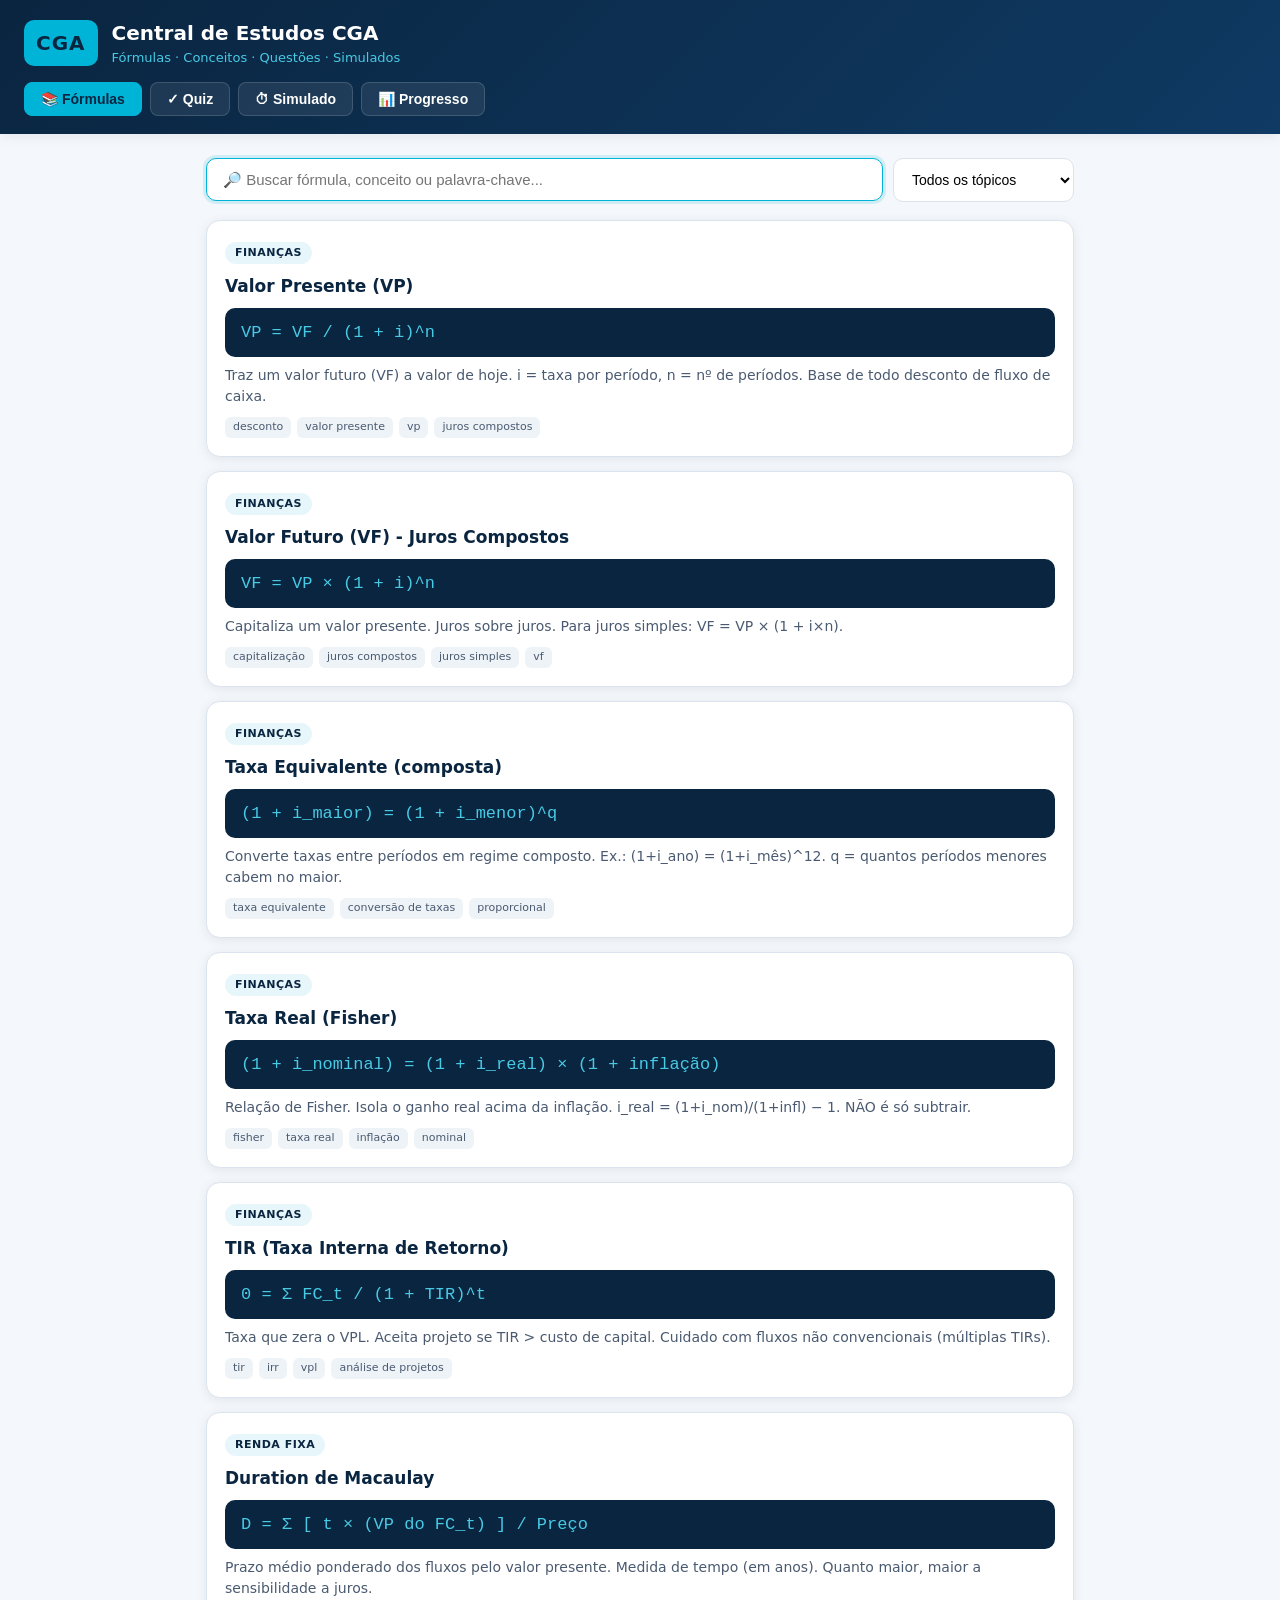
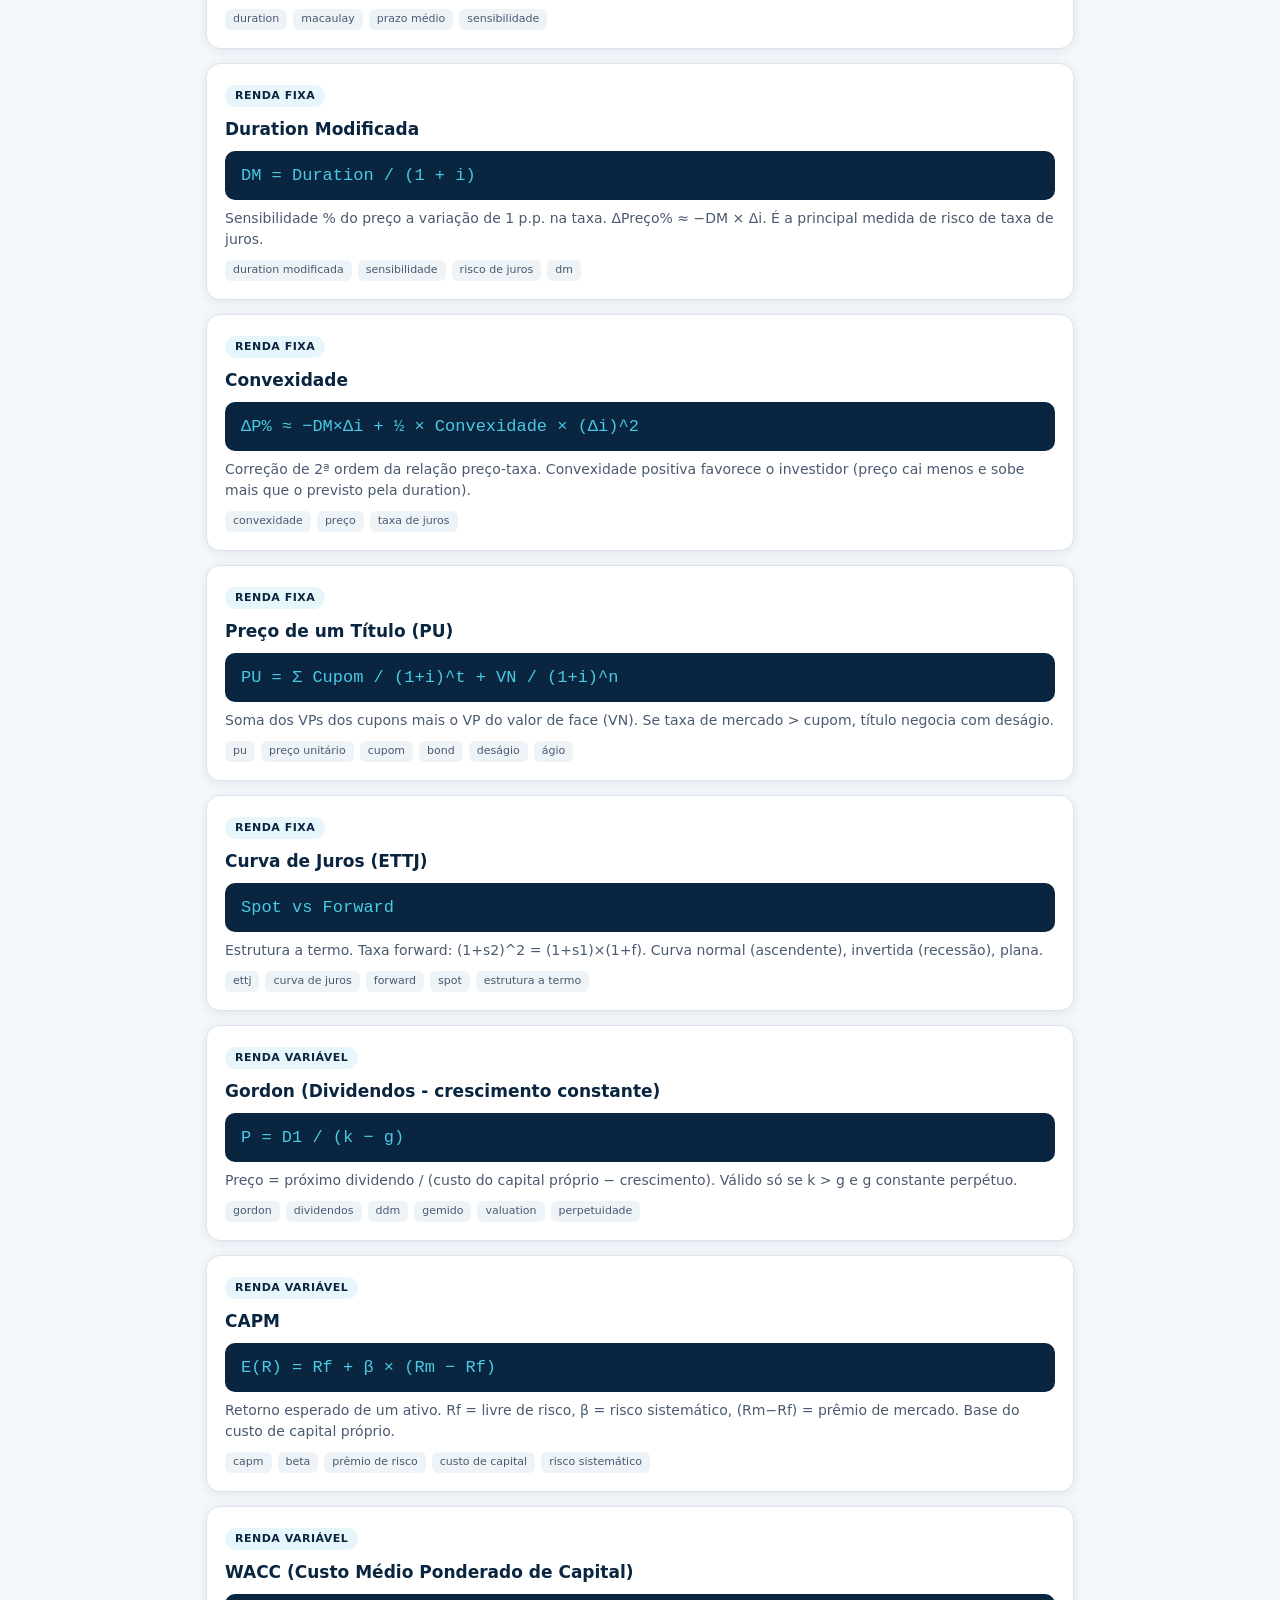
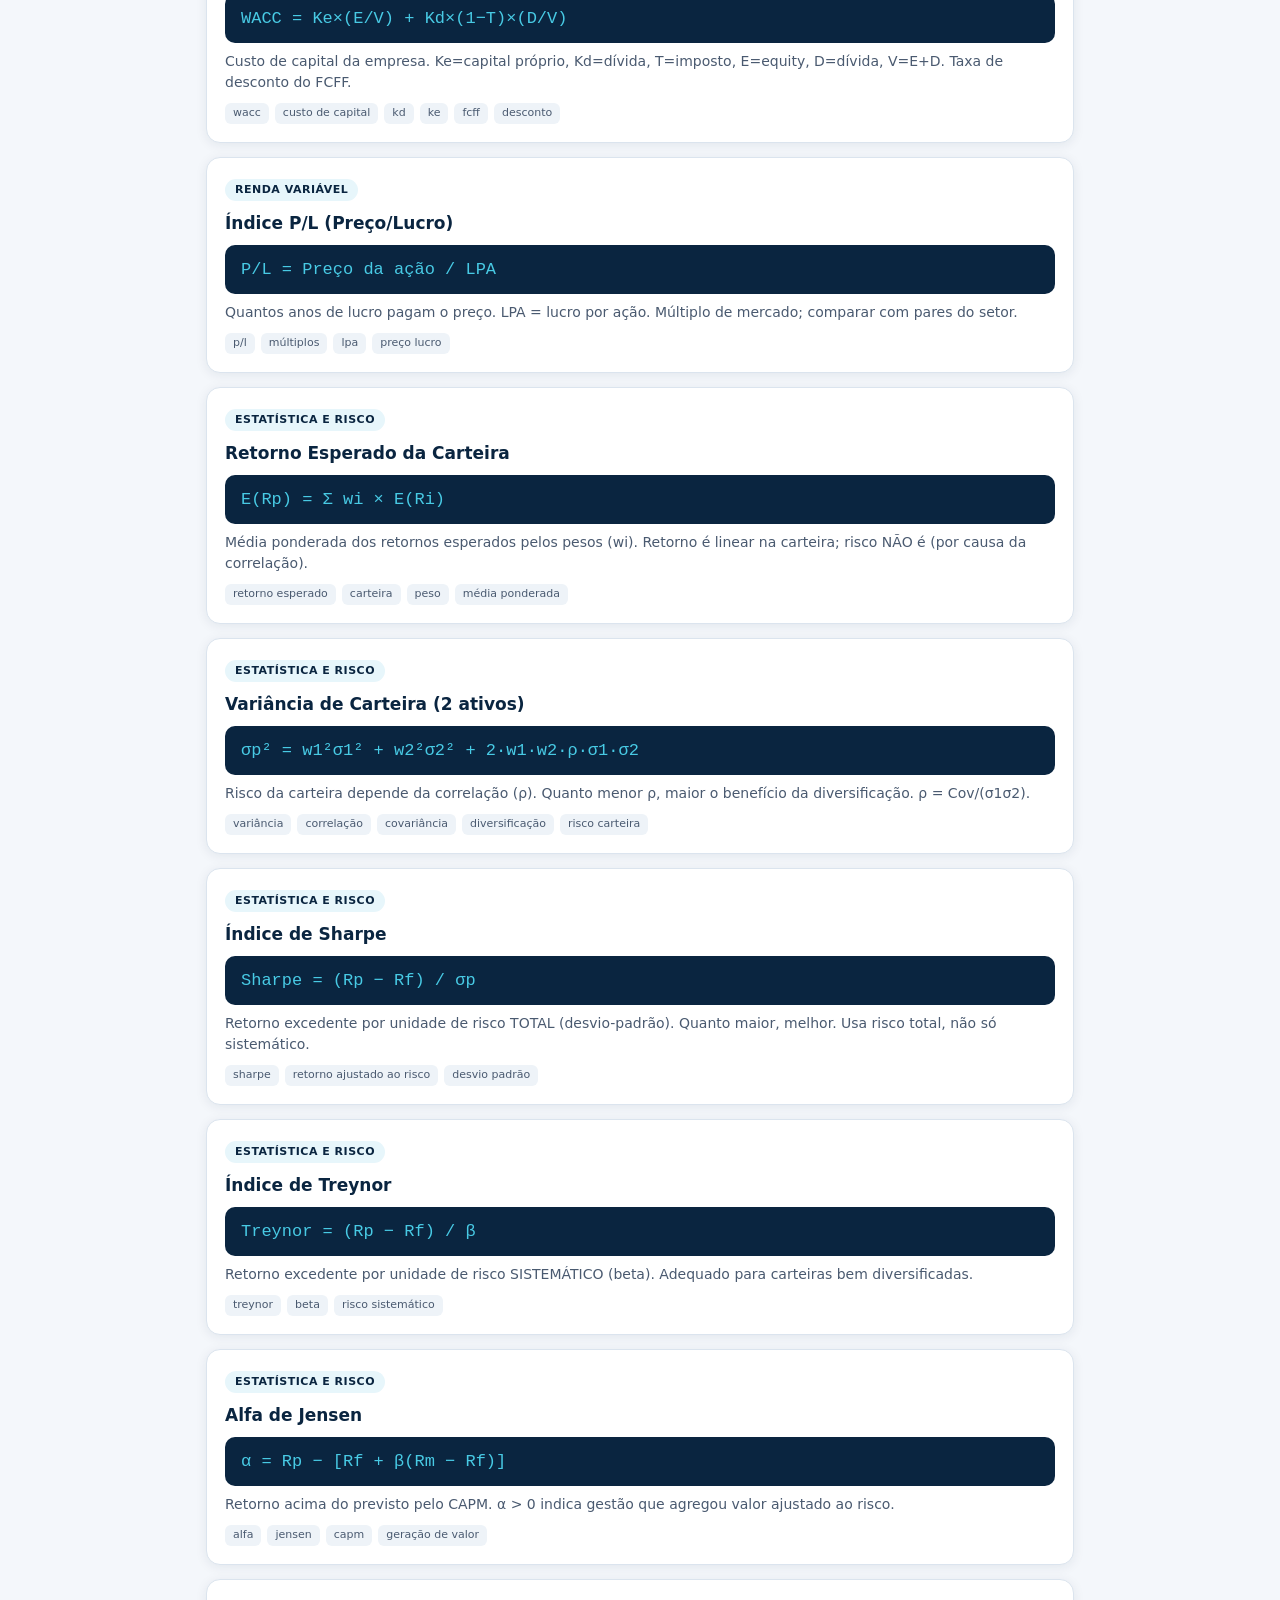
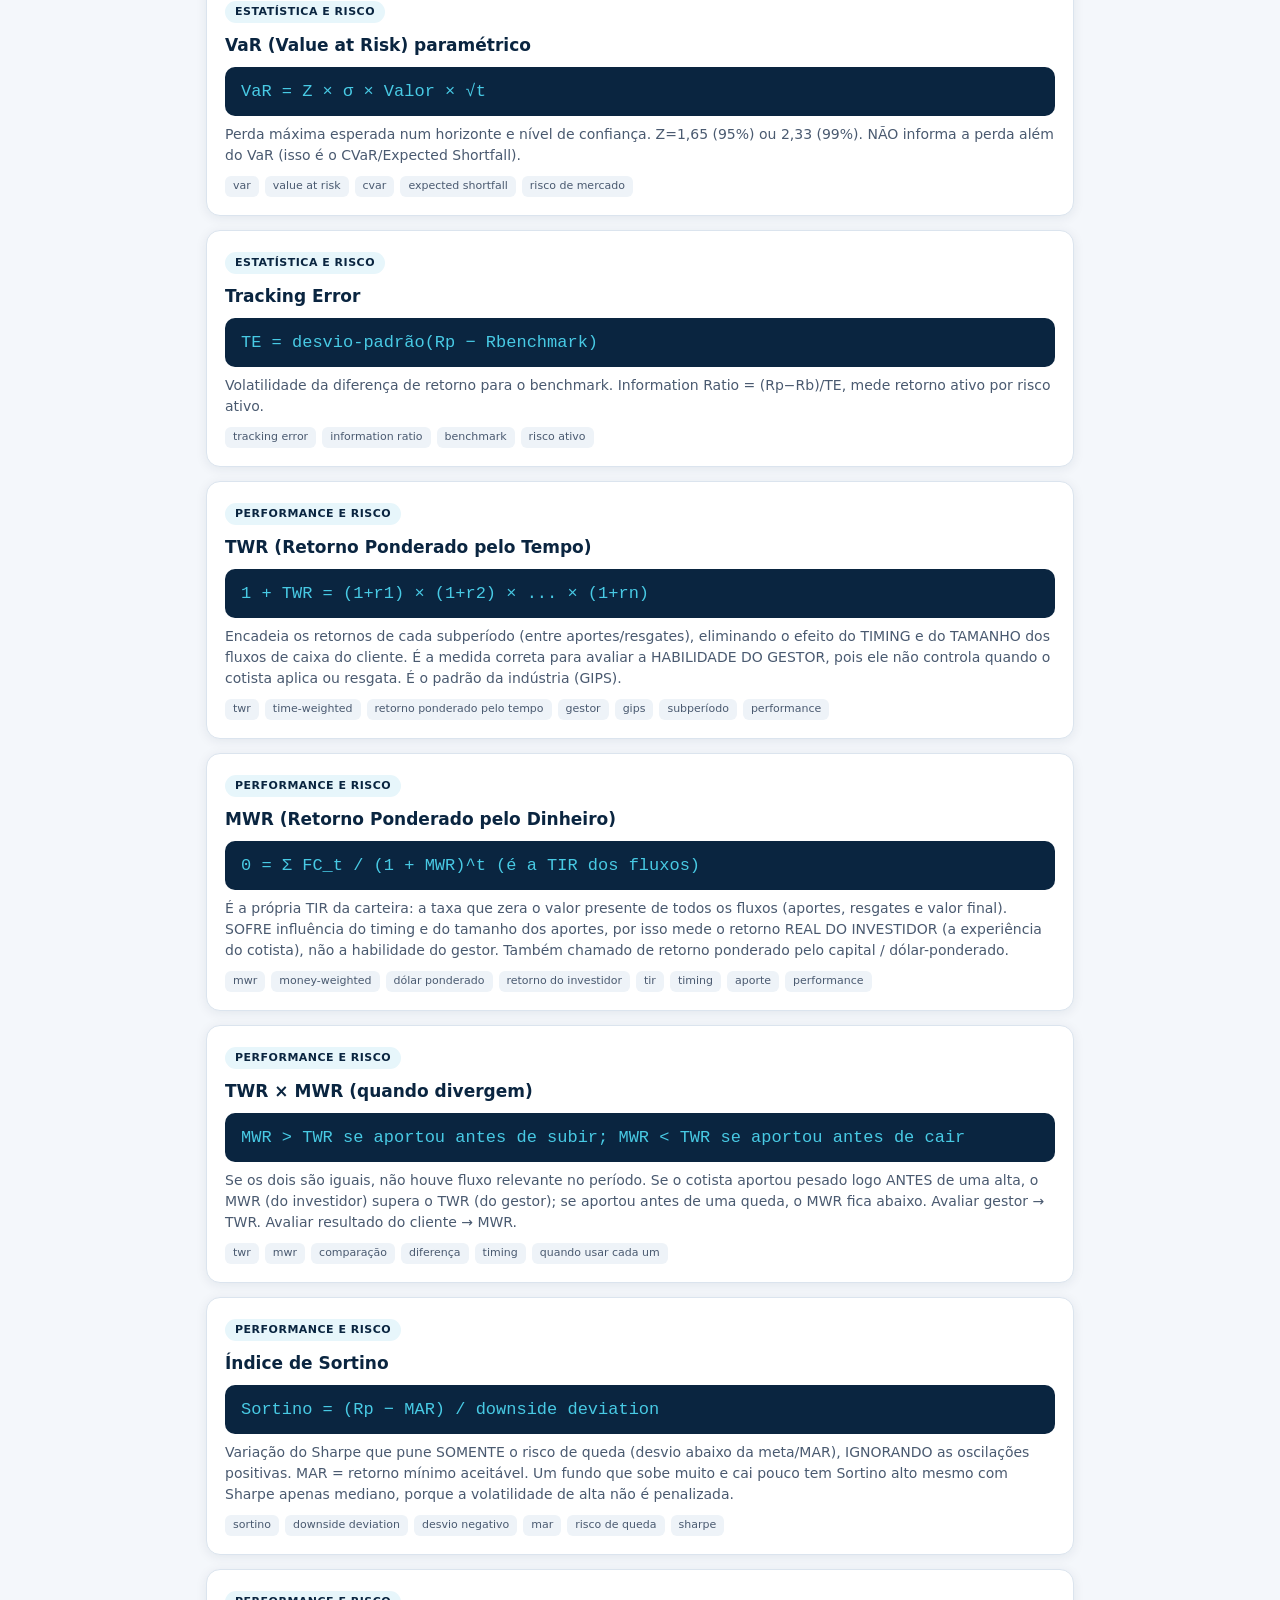
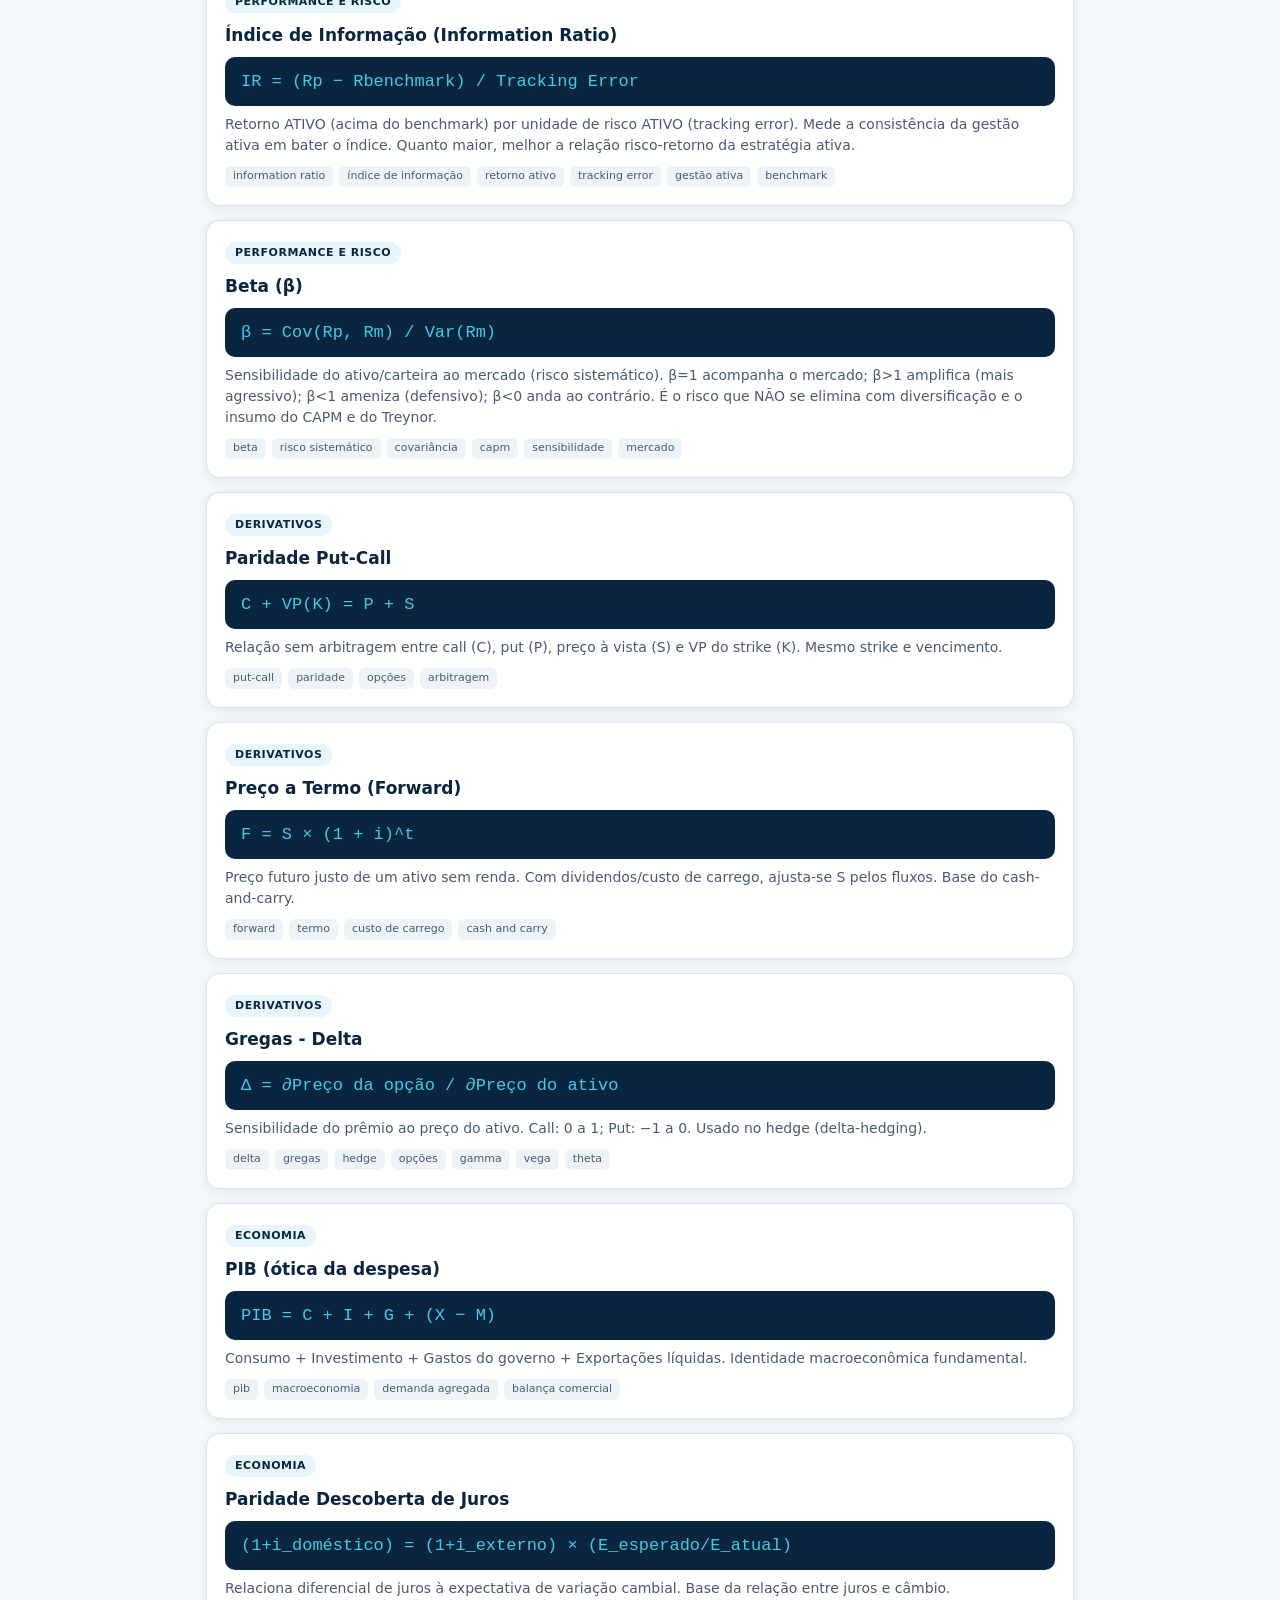
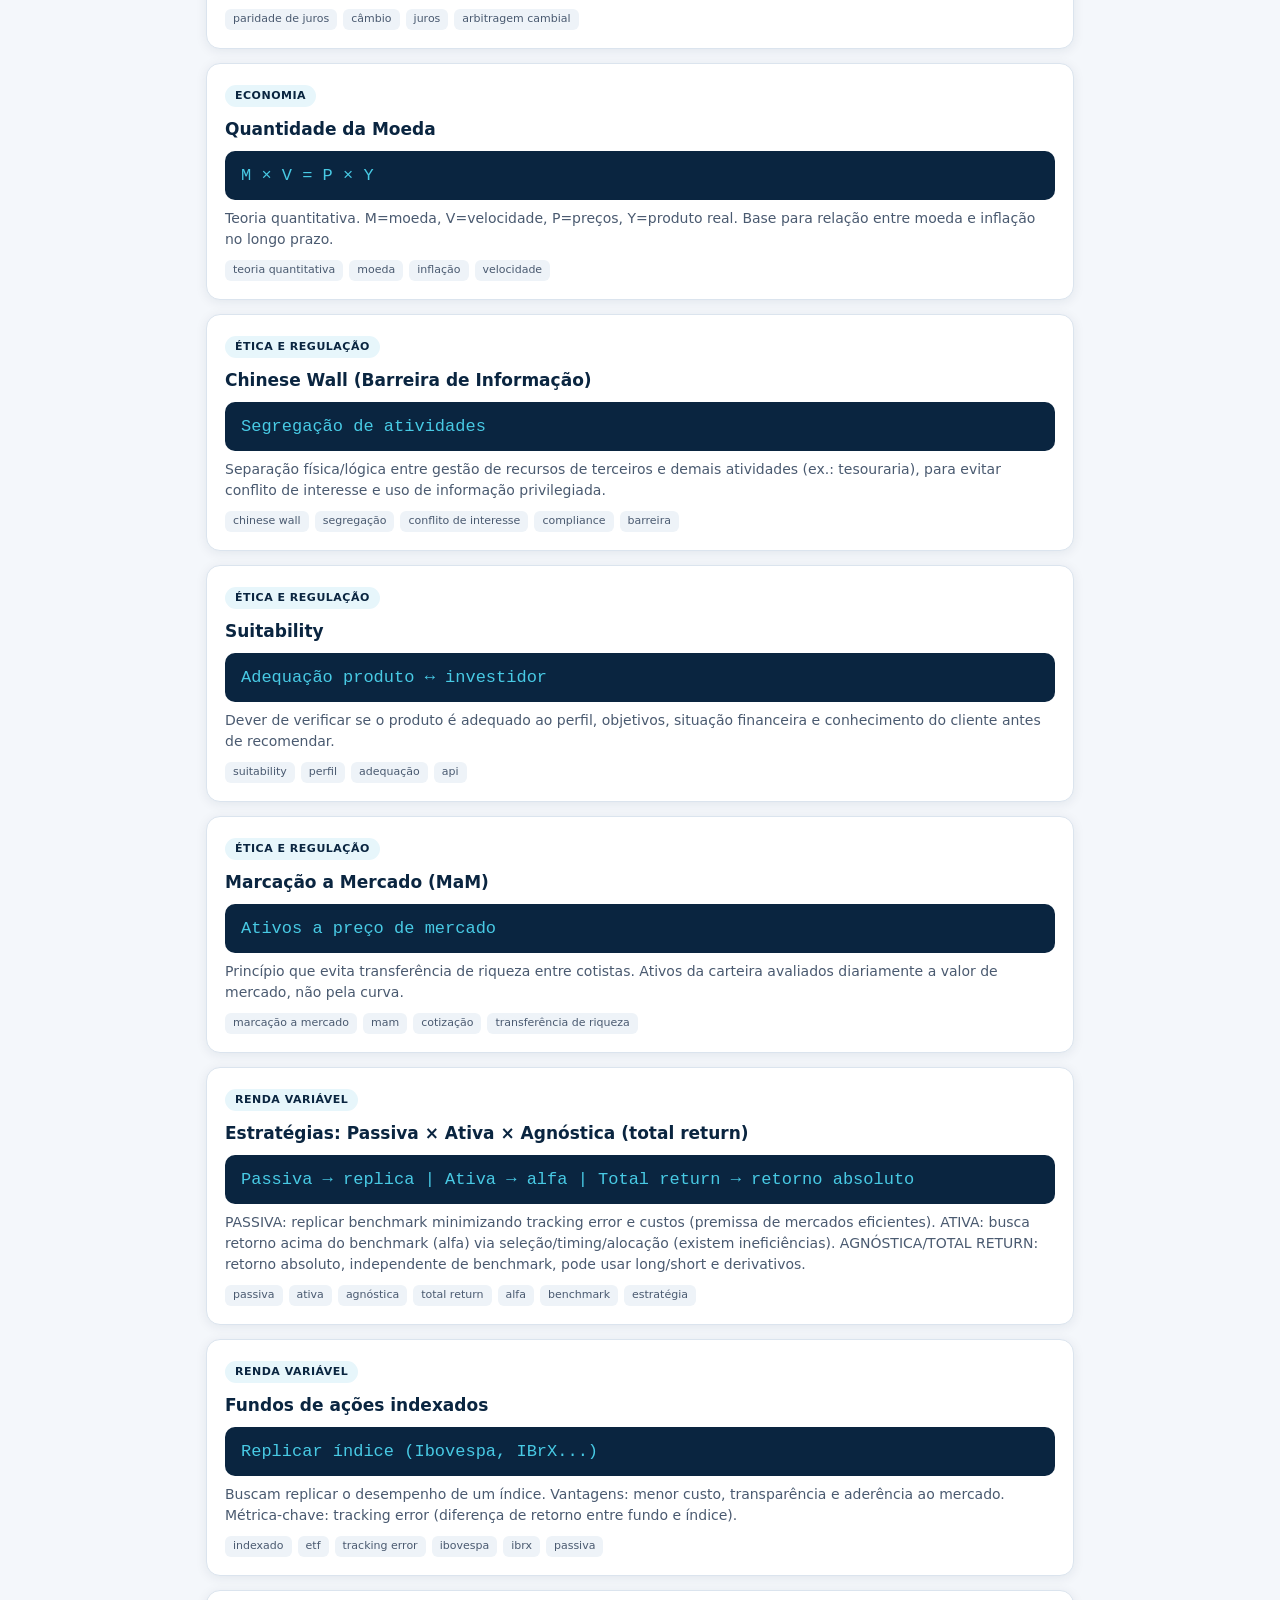
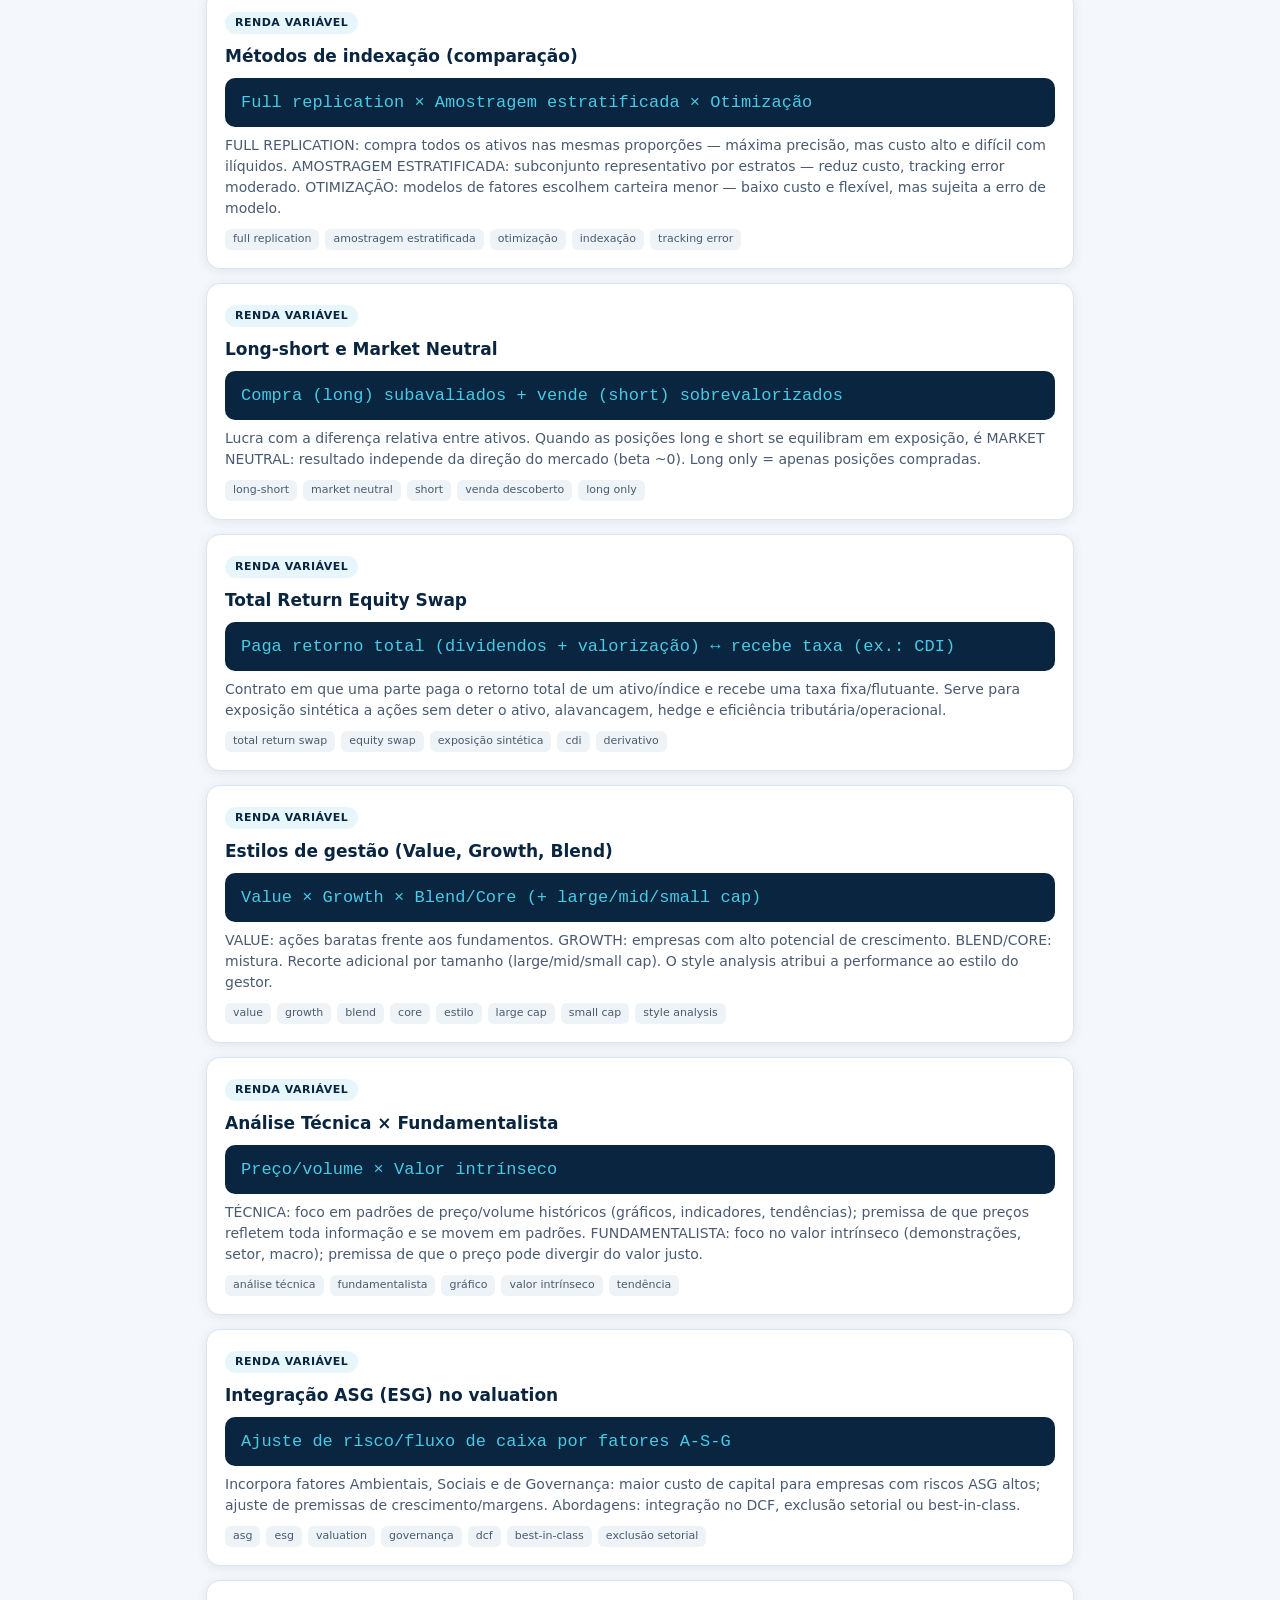
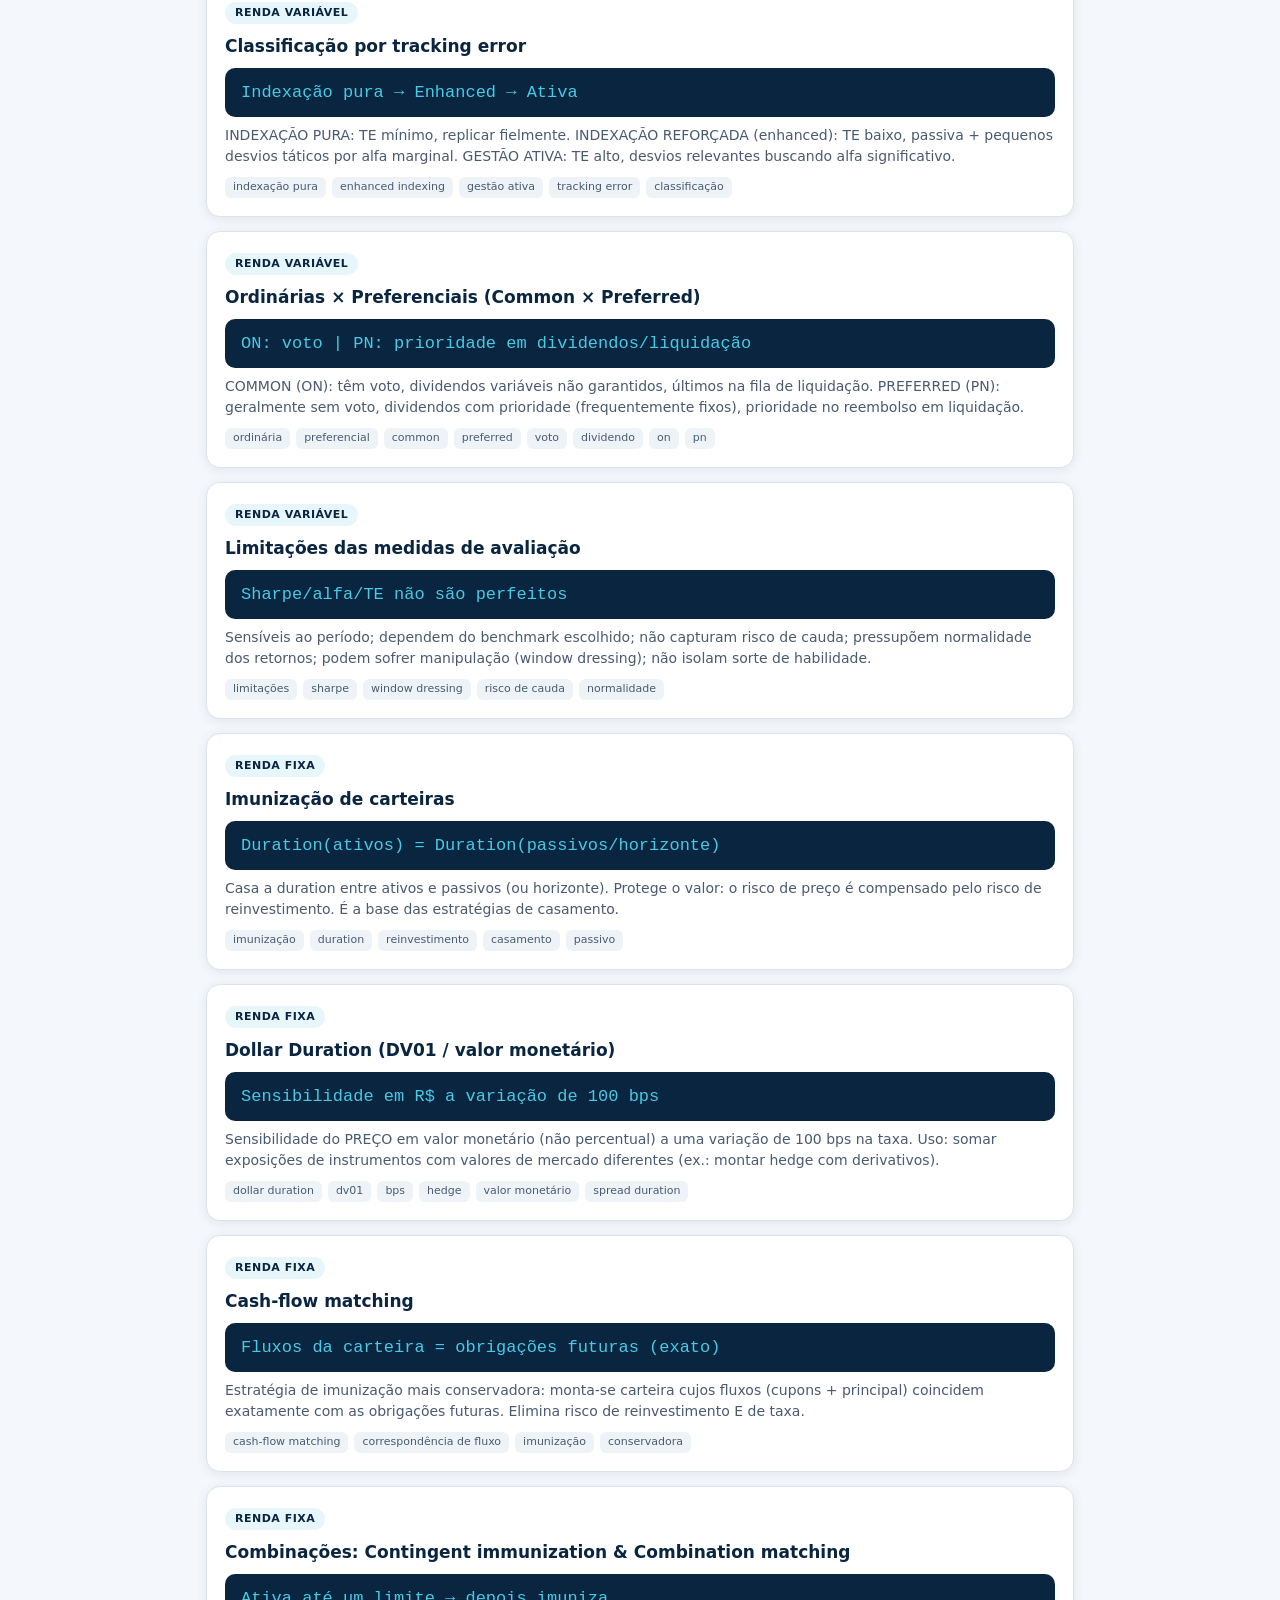
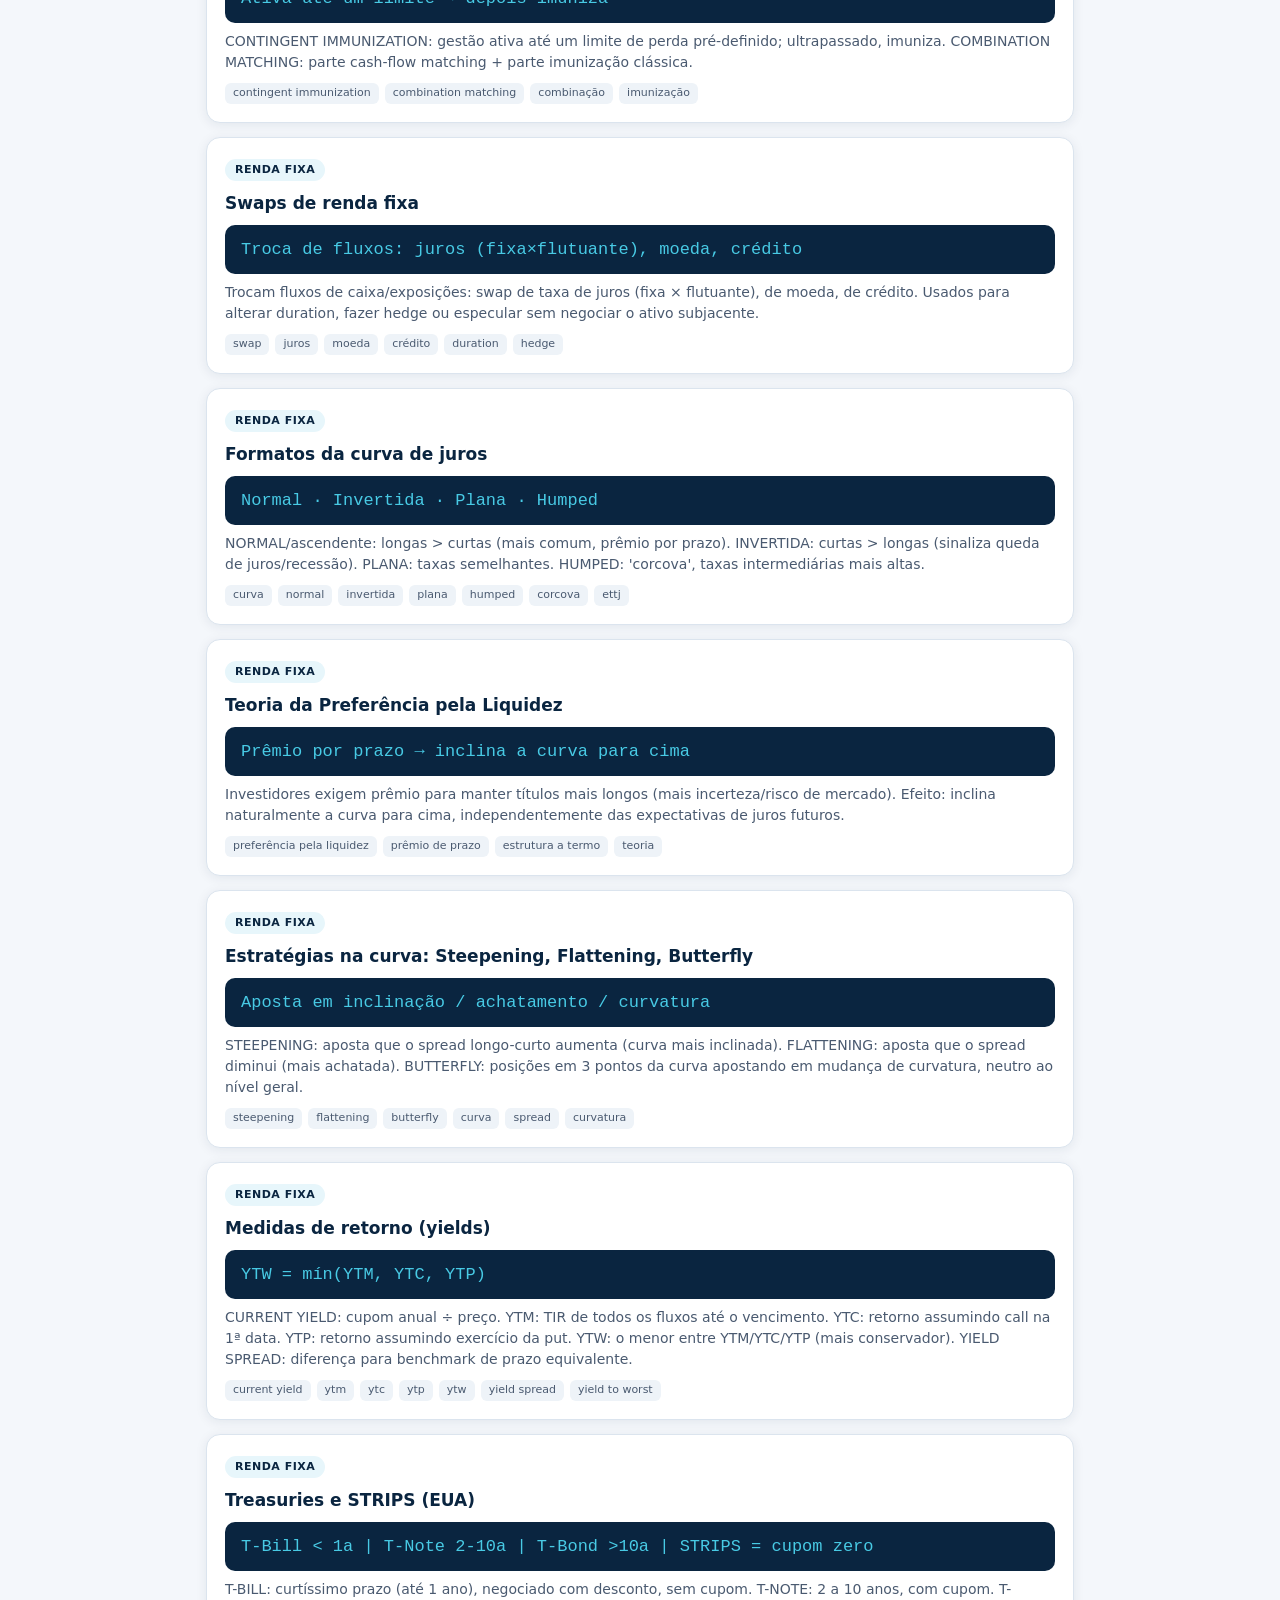
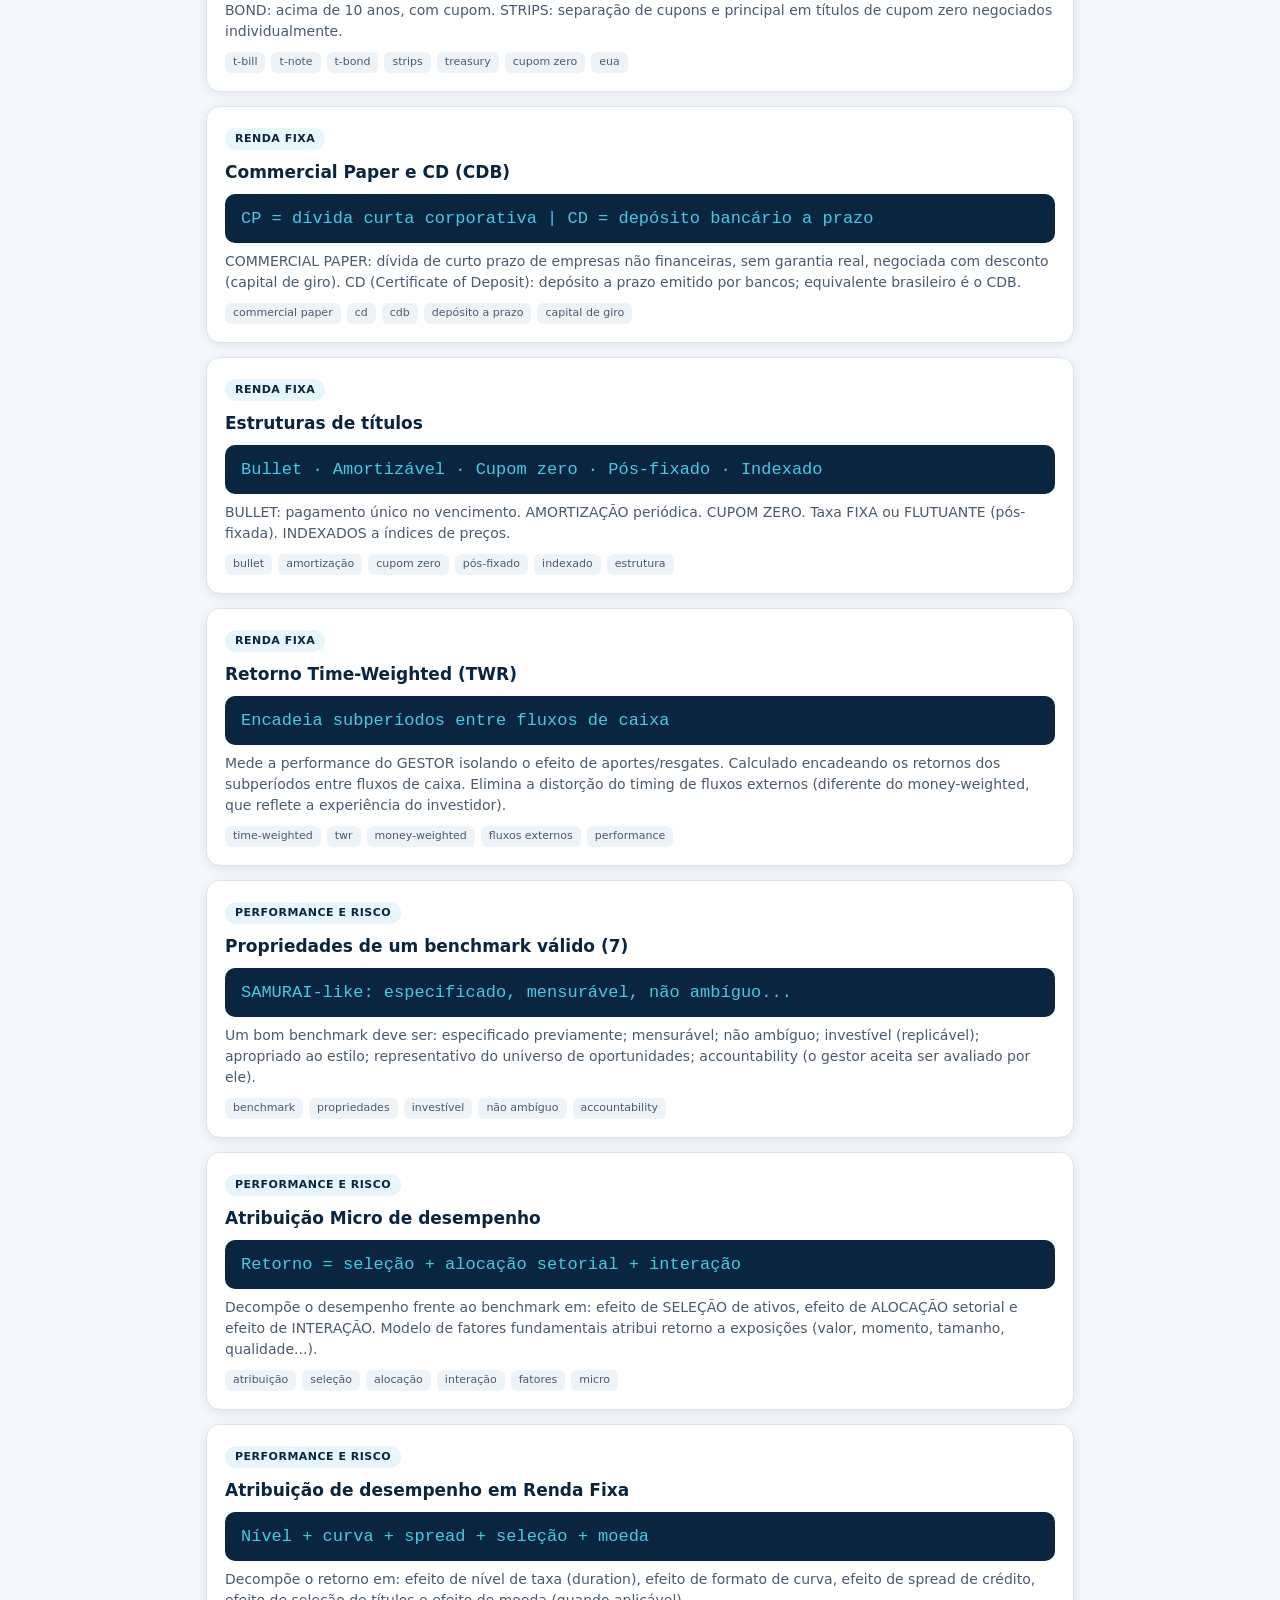
==== estudos_cga/index.html @ 3a878f4d "Sync antes da viagem" ====
<!DOCTYPE html>
<html lang="pt-BR">
<head>
  <meta charset="UTF-8">
  <meta name="viewport" content="width=device-width, initial-scale=1.0">
  <title>Estudos CGA</title>
  <link rel="stylesheet" href="estilos.css">
</head>
<body>
  <header class="topo">
    <div class="marca">
      <span class="logo">CGA</span>
      <div>
        <h1>Central de Estudos CGA</h1>
        <p class="sub">Fórmulas · Conceitos · Questões · Simulados</p>
      </div>
    </div>
    <nav class="abas">
      <button class="aba ativa" data-modo="formulas">📚 Fórmulas</button>
      <button class="aba" data-modo="quiz">✓ Quiz</button>
      <button class="aba" data-modo="simulado">⏱ Simulado</button>
      <button class="aba" data-modo="progresso">📊 Progresso</button>
    </nav>
  </header>

  <main id="conteudo"></main>

  <footer class="rodape">
    Feito para os estudos · edite os arquivos em <code>dados/</code> para adicionar conteúdo
  </footer>

  <script src="dados/formulas.js"></script>
  <script src="dados/questoes.js"></script>
  <script src="dados/conceitos_guia.js"></script>
  <script src="dados/questoes_guia.js"></script>
  <script src="dados/questoes_originais.js"></script>
  <script src="dados/questoes_originais2.js"></script>
  <script src="dados/questoes_originais3.js"></script>
  <script src="dados/questoes_originais4.js"></script>
  <script src="dados/questoes_originais5.js"></script>
  <script src="dados/questoes_originais6.js"></script>
  <script src="dados/questoes_originais7.js"></script>
  <script src="dados/questoes_originais8.js"></script>
  <script src="dados/questoes_originais9.js"></script>
  <script src="dados/questoes_originais10.js"></script>
  <script src="dados/questoes_originais11.js"></script>
  <script src="dados/questoes_originais12.js"></script>
  <script src="dados/questoes_originais13.js"></script>
  <script src="dados/questoes_originais14.js"></script>
  <script src="dados/questoes_originais15.js"></script>
  <script src="dados/questoes_originais16.js"></script>
  <script src="dados/questoes_originais17.js"></script>
  <script src="dados/questoes_originais18.js"></script>
  <script src="dados/questoes_originais19.js"></script>
  <script src="dados/questoes_originais20.js"></script>
  <script src="dados/questoes_originais21.js"></script>
  <script src="dados/questoes_originais22.js"></script>
  <script src="app.js"></script>
</body>
</html>
---- estudos_cga/estilos.css ----
:root{
  --marinho:#0a2540;
  --marinho2:#0f3a63;
  --ciano:#00b4d8;
  --ciano-claro:#48cae4;
  --fundo:#f4f7fb;
  --card:#ffffff;
  --texto:#0a2540;
  --texto2:#4a5a70;
  --borda:#dbe4ee;
  --verde:#1a9f5a;
  --verde-bg:#e5f6ec;
  --vermelho:#d64545;
  --vermelho-bg:#fbe8e8;
  --sombra:0 2px 12px rgba(10,37,64,.08);
}
*{box-sizing:border-box;margin:0;padding:0}
body{font-family:"Segoe UI",system-ui,-apple-system,sans-serif;background:var(--fundo);color:var(--texto);line-height:1.5}

/* Topo */
.topo{background:linear-gradient(135deg,var(--marinho),var(--marinho2));color:#fff;padding:18px 24px;box-shadow:var(--sombra)}
.marca{display:flex;align-items:center;gap:14px;margin-bottom:14px}
.logo{background:var(--ciano);color:var(--marinho);font-weight:800;font-size:20px;padding:8px 12px;border-radius:10px;letter-spacing:1px}
.topo h1{font-size:20px;font-weight:700}
.sub{color:var(--ciano-claro);font-size:13px}
.abas{display:flex;gap:8px;flex-wrap:wrap}
.aba{background:rgba(255,255,255,.08);color:#fff;border:1px solid rgba(255,255,255,.15);padding:8px 16px;border-radius:8px;cursor:pointer;font-size:14px;font-weight:600;transition:.15s}
.aba:hover{background:rgba(255,255,255,.18)}
.aba.ativa{background:var(--ciano);color:var(--marinho);border-color:var(--ciano)}

/* Layout */
main{max-width:900px;margin:24px auto;padding:0 16px}
.rodape{text-align:center;color:var(--texto2);font-size:12px;padding:24px}
.rodape code{background:#e3ebf4;padding:2px 6px;border-radius:4px}

/* Controles */
.controles{display:flex;gap:10px;flex-wrap:wrap;margin-bottom:18px;align-items:center}
.check-erros{display:flex;align-items:center;gap:7px;padding:9px 14px;border:1px solid var(--borda);border-radius:10px;background:var(--card);font-size:14px;font-weight:600;color:var(--texto);cursor:pointer;user-select:none}
.check-erros input{width:16px;height:16px;accent-color:var(--ciano);cursor:pointer}
.check-erros:has(input:disabled){opacity:.55;cursor:not-allowed}
.check-erros:has(input:checked){border-color:var(--ciano);background:#f0fbfe}
.busca{flex:1;min-width:200px;padding:12px 16px;border:1px solid var(--borda);border-radius:10px;font-size:15px;background:var(--card)}
.busca:focus{outline:none;border-color:var(--ciano);box-shadow:0 0 0 3px rgba(0,180,216,.15)}
select{padding:12px 14px;border:1px solid var(--borda);border-radius:10px;font-size:14px;background:var(--card);cursor:pointer}
.btn{background:var(--marinho);color:#fff;border:none;padding:12px 22px;border-radius:10px;font-size:15px;font-weight:600;cursor:pointer;transition:.15s}
.btn:hover{background:var(--marinho2)}
.btn.ciano{background:var(--ciano);color:var(--marinho)}
.btn.ciano:hover{background:var(--ciano-claro)}
.btn:disabled{opacity:.5;cursor:not-allowed}

/* Cards de fórmula */
.grid{display:grid;gap:14px}
.card{background:var(--card);border:1px solid var(--borda);border-radius:14px;padding:18px;box-shadow:var(--sombra)}
.card .tag-topico{display:inline-block;background:#e7f6fb;color:var(--marinho);font-size:11px;font-weight:700;padding:3px 10px;border-radius:20px;text-transform:uppercase;letter-spacing:.5px}
.card h3{margin:10px 0 8px;font-size:17px}
.formula{background:var(--marinho);color:var(--ciano-claro);font-family:"Consolas",monospace;font-size:17px;padding:12px 16px;border-radius:10px;margin:8px 0;overflow-x:auto}
.card .desc{color:var(--texto2);font-size:14px}
.card .tags{margin-top:10px;display:flex;gap:6px;flex-wrap:wrap}
.card .tags span{font-size:11px;color:var(--texto2);background:#eef3f8;padding:2px 8px;border-radius:6px}
.vazio{text-align:center;color:var(--texto2);padding:40px}

/* Quiz */
.q-card{background:var(--card);border:1px solid var(--borda);border-radius:14px;padding:22px;box-shadow:var(--sombra)}
.q-topo{display:flex;justify-content:space-between;align-items:center;color:var(--texto2);font-size:13px;margin-bottom:14px}
.q-enunciado{font-size:17px;font-weight:600;margin-bottom:16px}
.alts{display:grid;gap:10px}
.alt{text-align:left;padding:14px 16px;border:1.5px solid var(--borda);border-radius:10px;background:var(--card);cursor:pointer;font-size:15px;transition:.12s;display:flex;gap:12px;align-items:flex-start}
.alt:hover:not(:disabled){border-color:var(--ciano);background:#f7fcfe}
.alt .letra{font-weight:700;color:var(--marinho);flex-shrink:0}
.alt.certa{border-color:var(--verde);background:var(--verde-bg)}
.alt.errada{border-color:var(--vermelho);background:var(--vermelho-bg)}
.alt:disabled{cursor:default}
.explicacao{margin-top:16px;padding:14px 16px;border-radius:10px;background:#f0f6ff;border-left:4px solid var(--ciano);font-size:14px}
.explicacao.ok{background:var(--verde-bg);border-color:var(--verde)}
.explicacao.no{background:var(--vermelho-bg);border-color:var(--vermelho)}
.macete{margin-top:10px;padding:12px 16px;border-radius:10px;background:#fff8e6;border-left:4px solid #e0a300;font-size:14px;color:#5c4700}
.q-nav{display:flex;justify-content:space-between;margin-top:18px;gap:10px}
.barra{height:8px;background:#e3ebf4;border-radius:20px;overflow:hidden;margin-bottom:18px}
.barra i{display:block;height:100%;background:var(--ciano);transition:.3s}

/* Resultado / stats */
.stat-grid{display:grid;grid-template-columns:repeat(auto-fit,minmax(140px,1fr));gap:14px;margin-bottom:20px}
.stat{background:var(--card);border:1px solid var(--borda);border-radius:14px;padding:18px;text-align:center;box-shadow:var(--sombra)}
.stat b{display:block;font-size:30px;color:var(--marinho)}
.stat span{font-size:13px;color:var(--texto2)}
.stat.verde b{color:var(--verde)}
.stat.vermelho b{color:var(--vermelho)}
.cronometro{font-family:"Consolas",monospace;font-size:18px;font-weight:700;color:var(--marinho);background:#e7f6fb;padding:6px 14px;border-radius:8px}
.centro{text-align:center;margin-top:20px}
.tabela-topicos{width:100%;border-collapse:collapse;background:var(--card);border-radius:14px;overflow:hidden;box-shadow:var(--sombra)}
.tabela-topicos th,.tabela-topicos td{padding:12px 16px;text-align:left;border-bottom:1px solid var(--borda);font-size:14px}
.tabela-topicos th{background:var(--marinho);color:#fff;font-size:13px}
.mini-barra{height:6px;background:#e3ebf4;border-radius:20px;overflow:hidden;width:120px}
.mini-barra i{display:block;height:100%;background:var(--verde)}
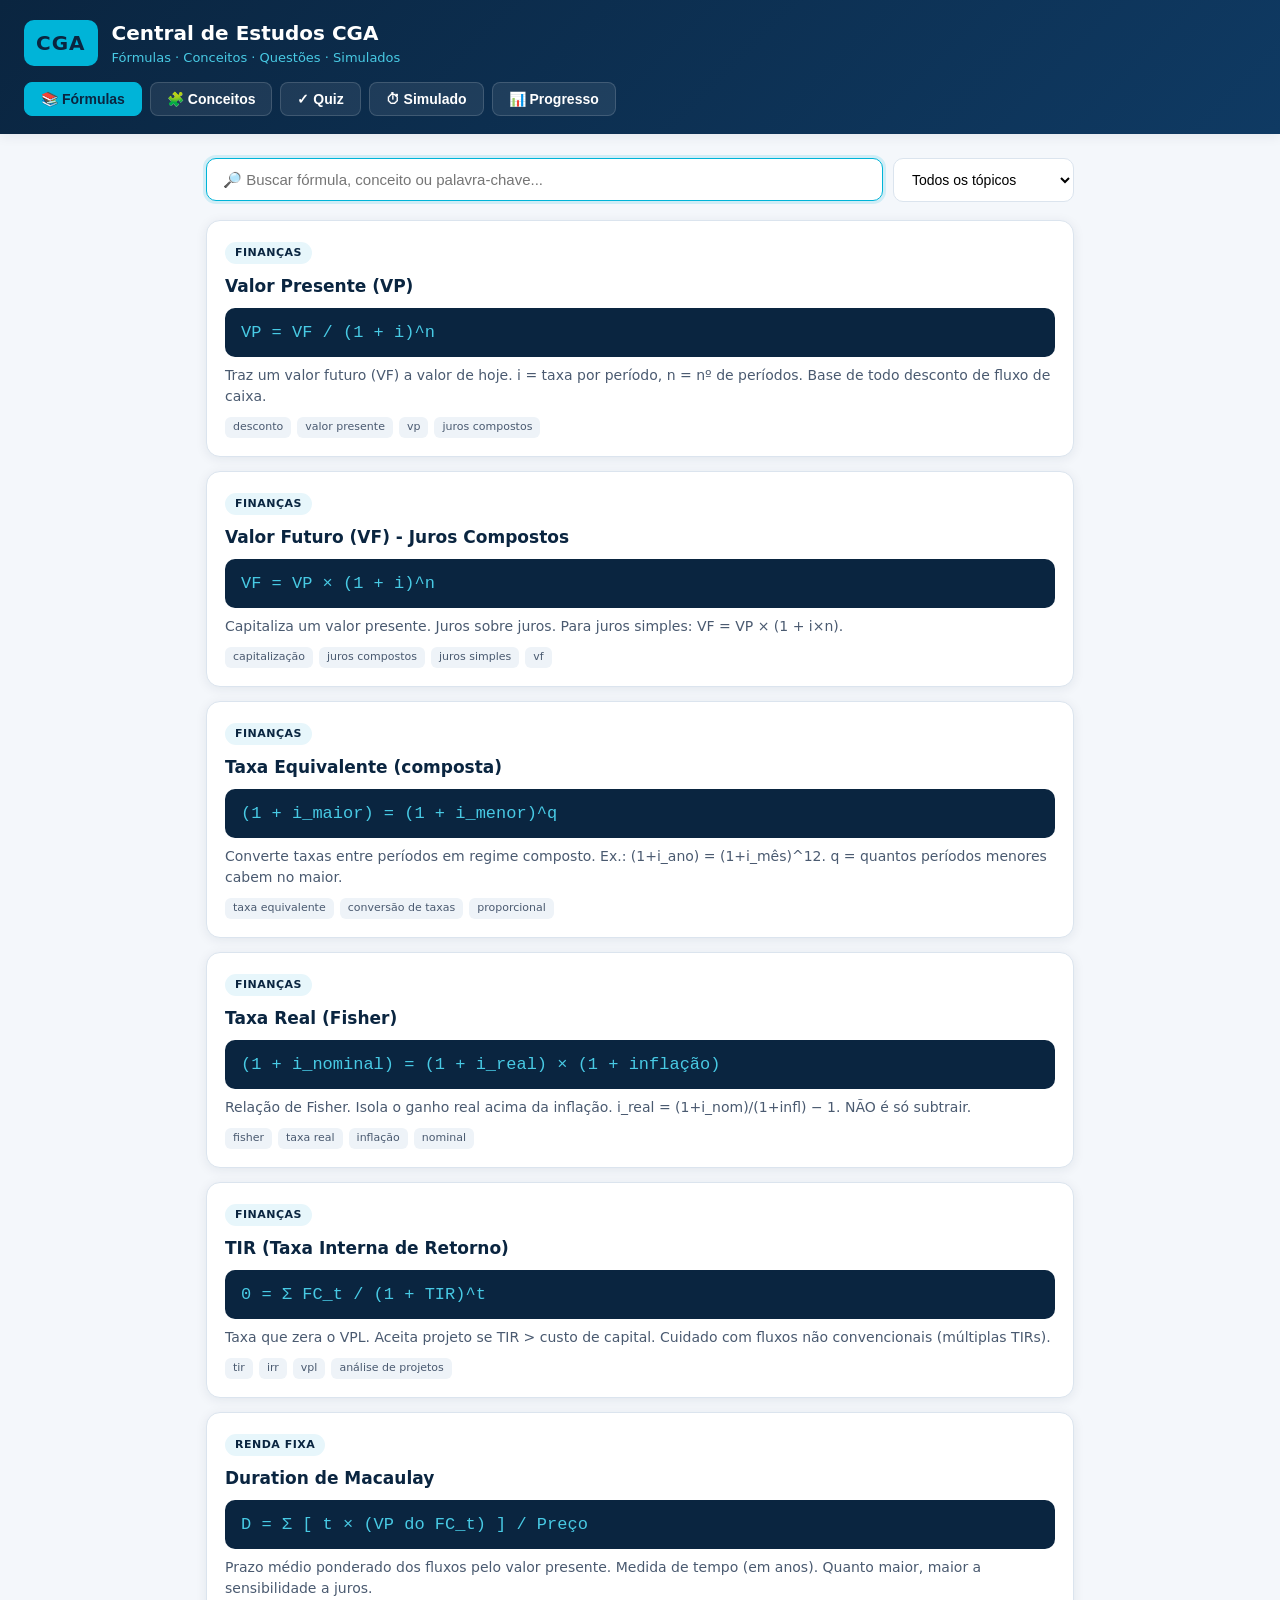
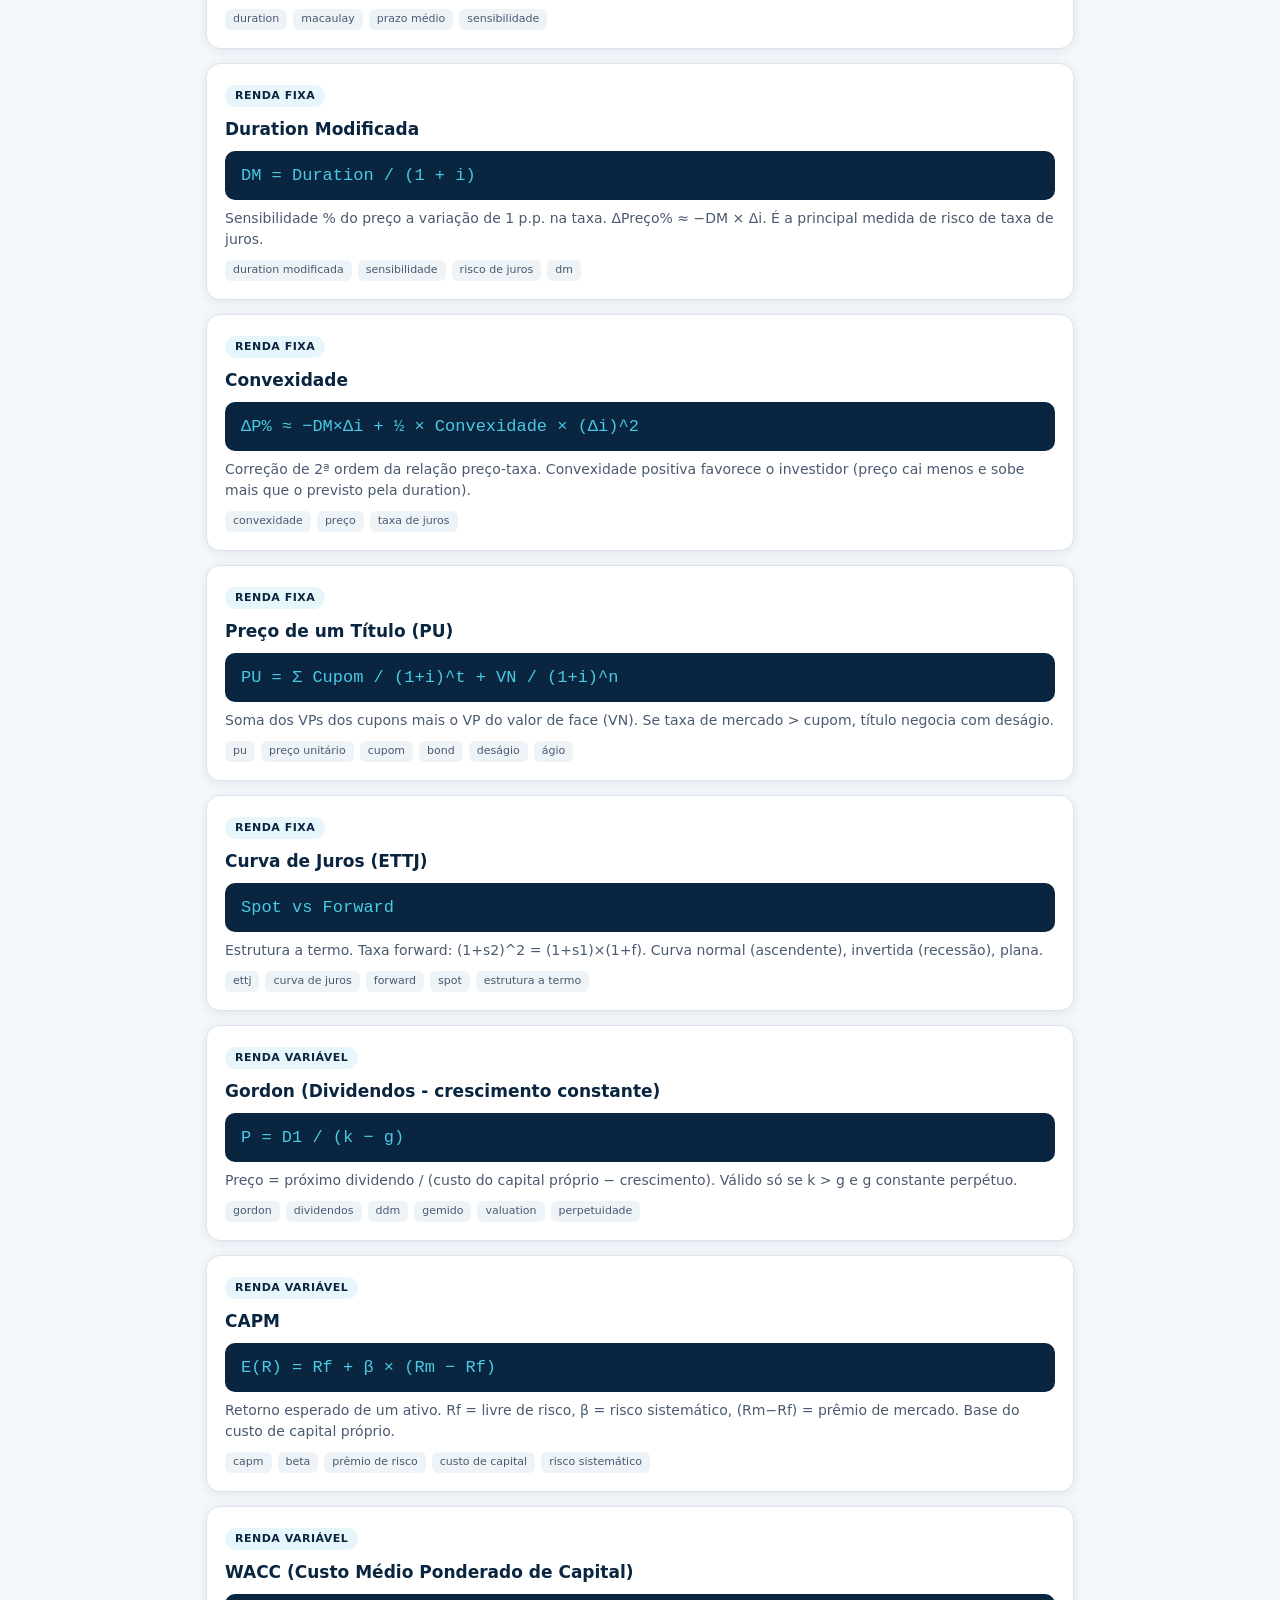
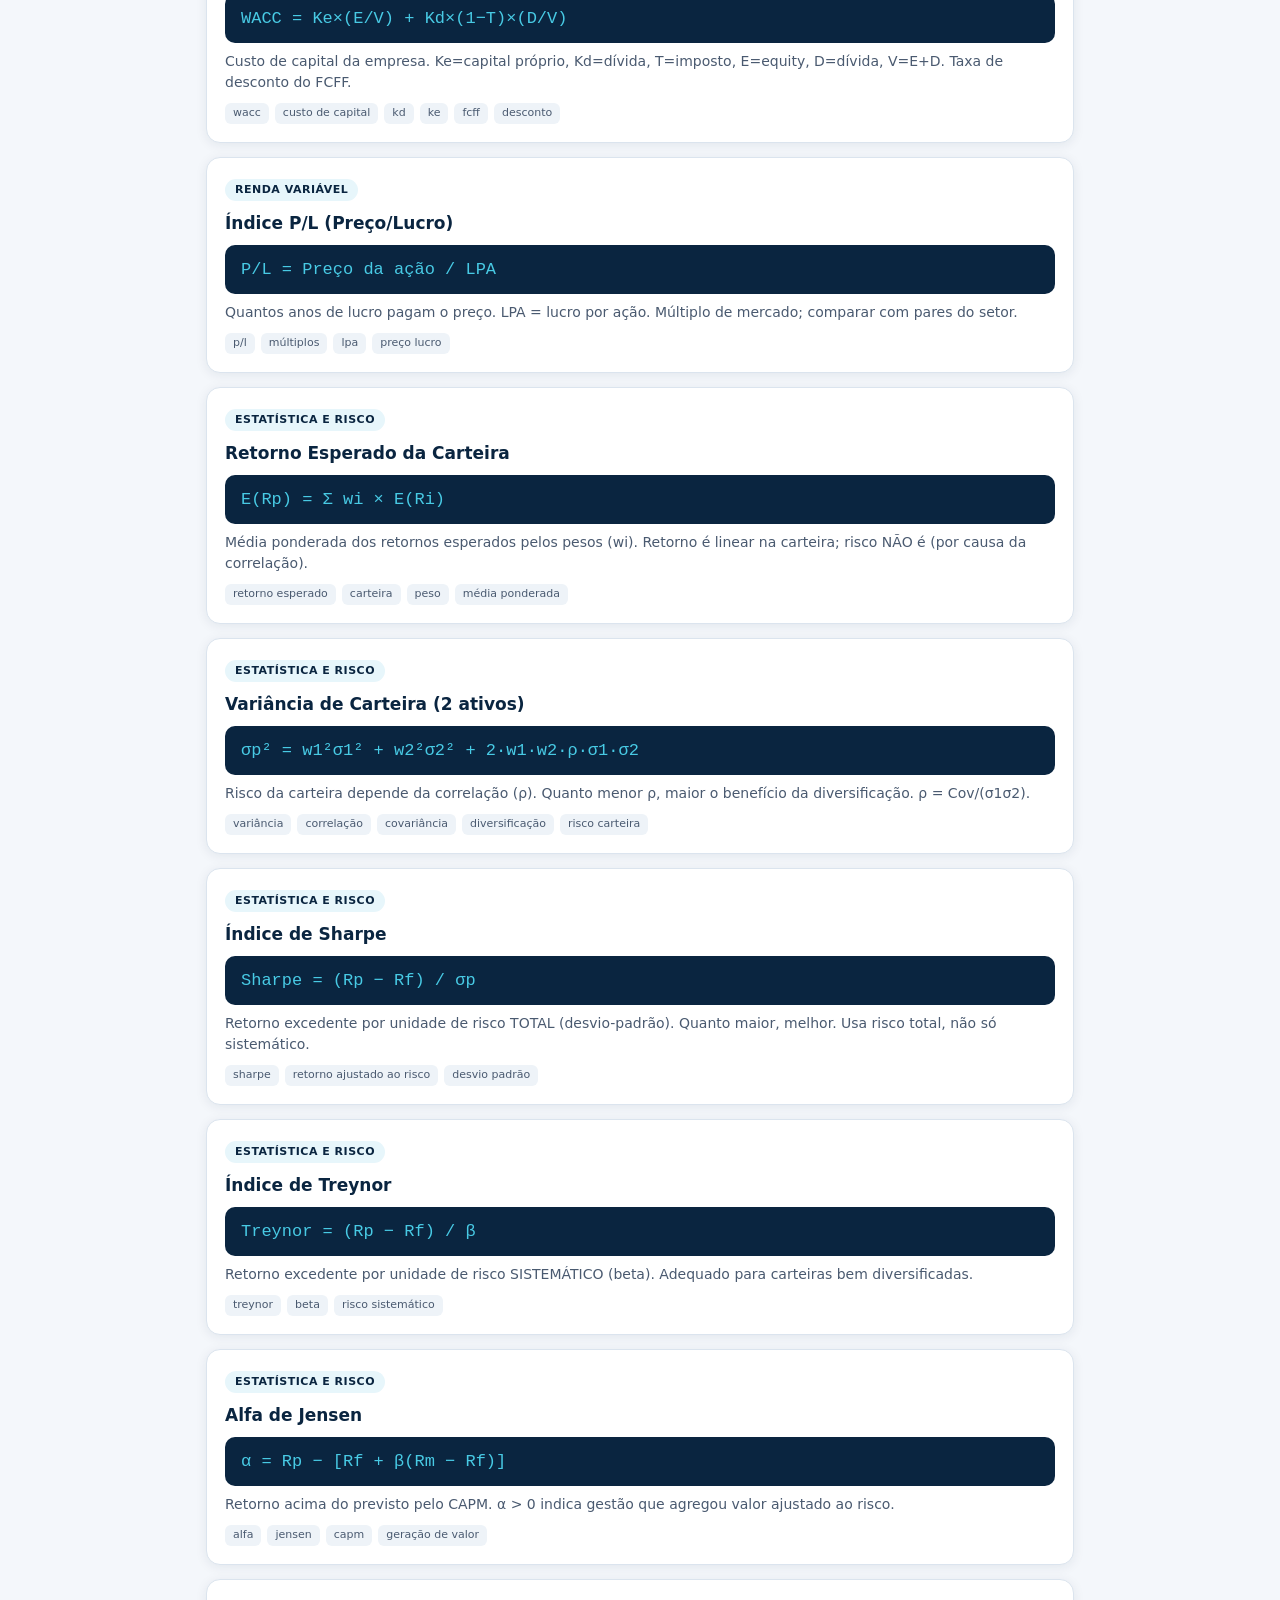
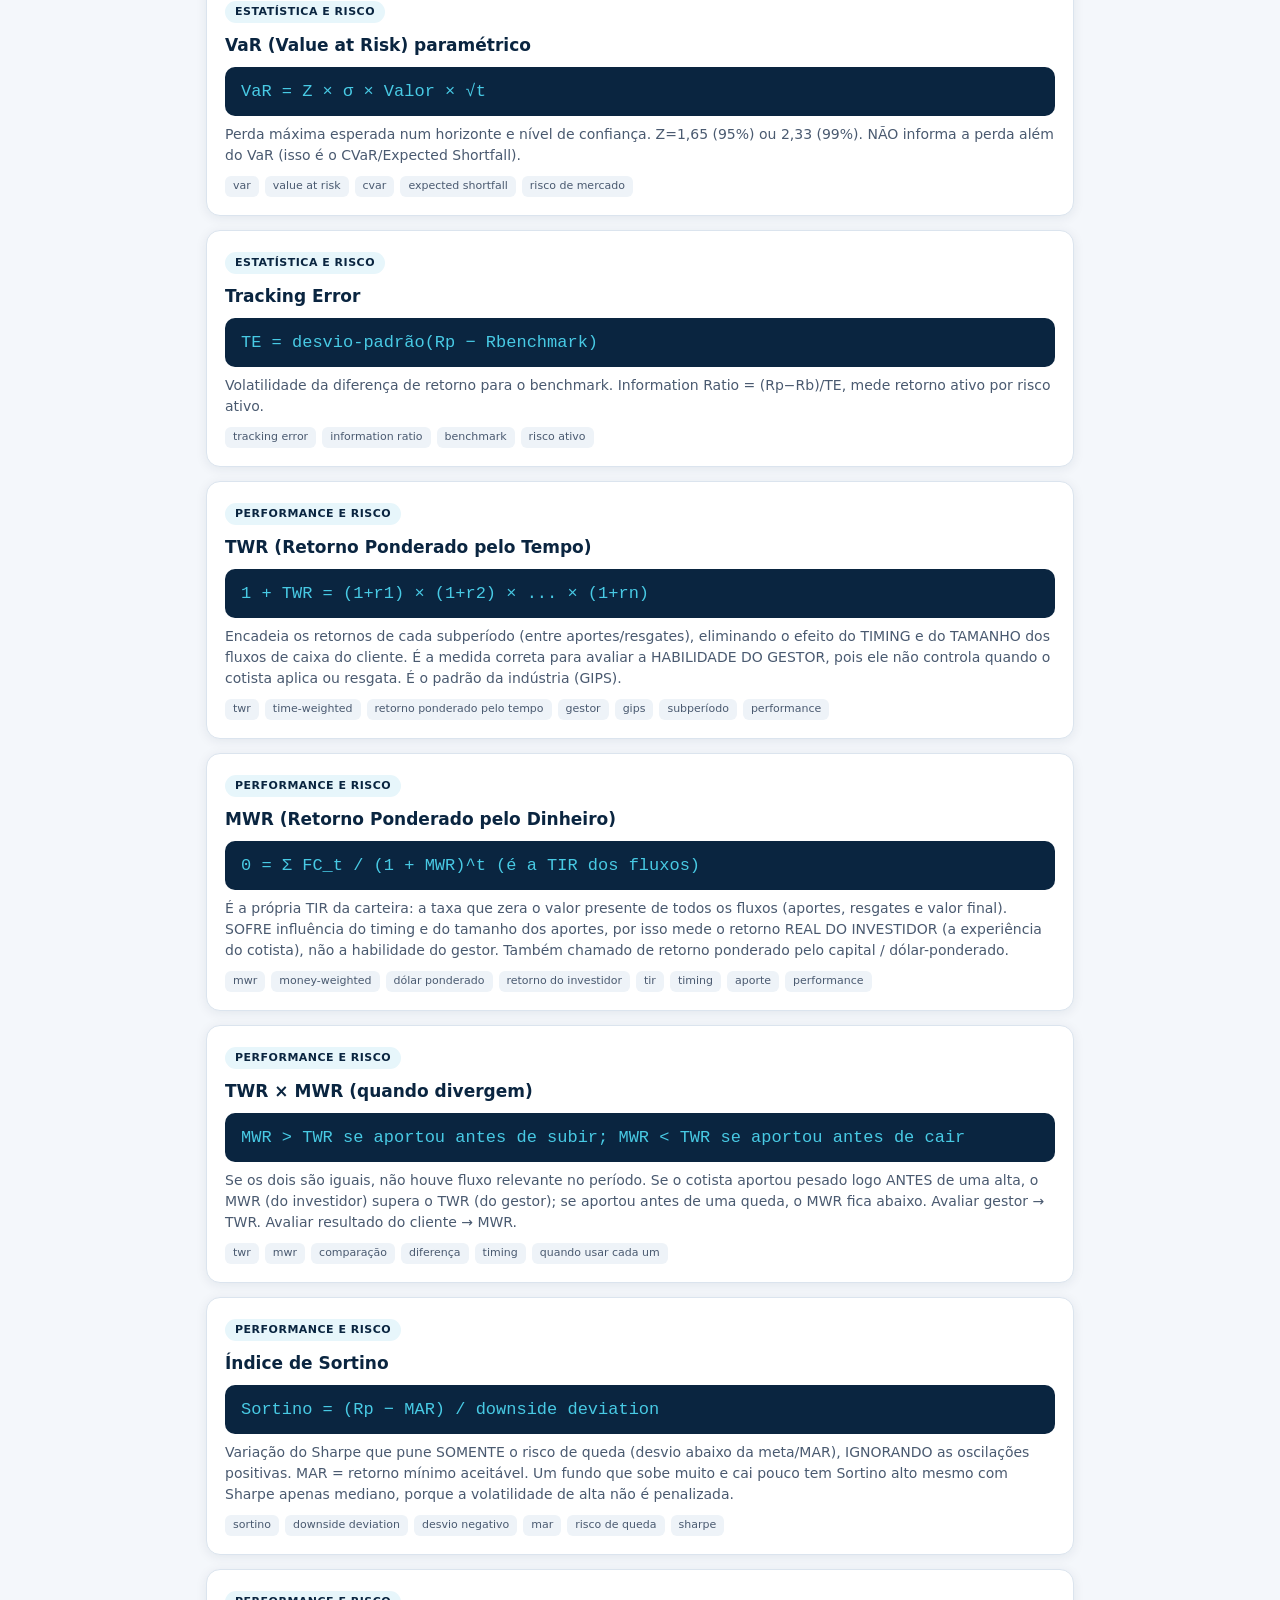
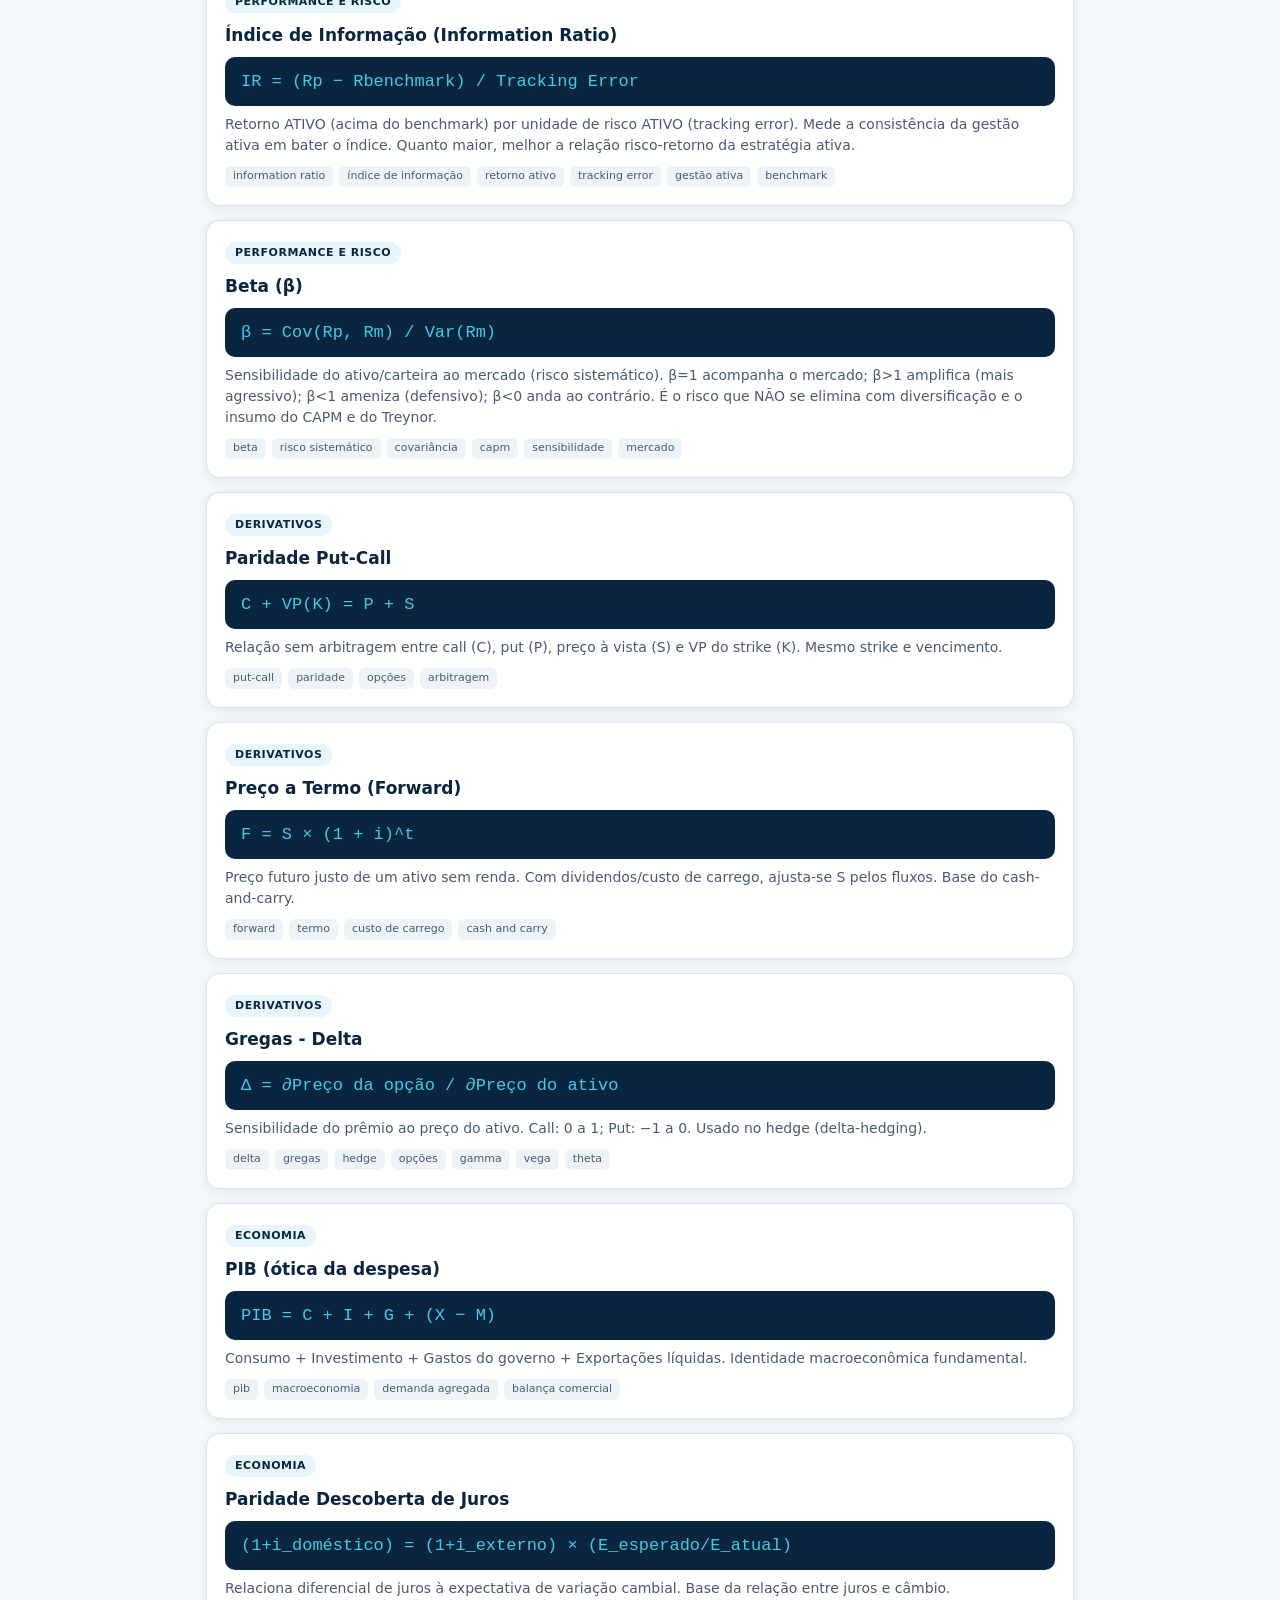
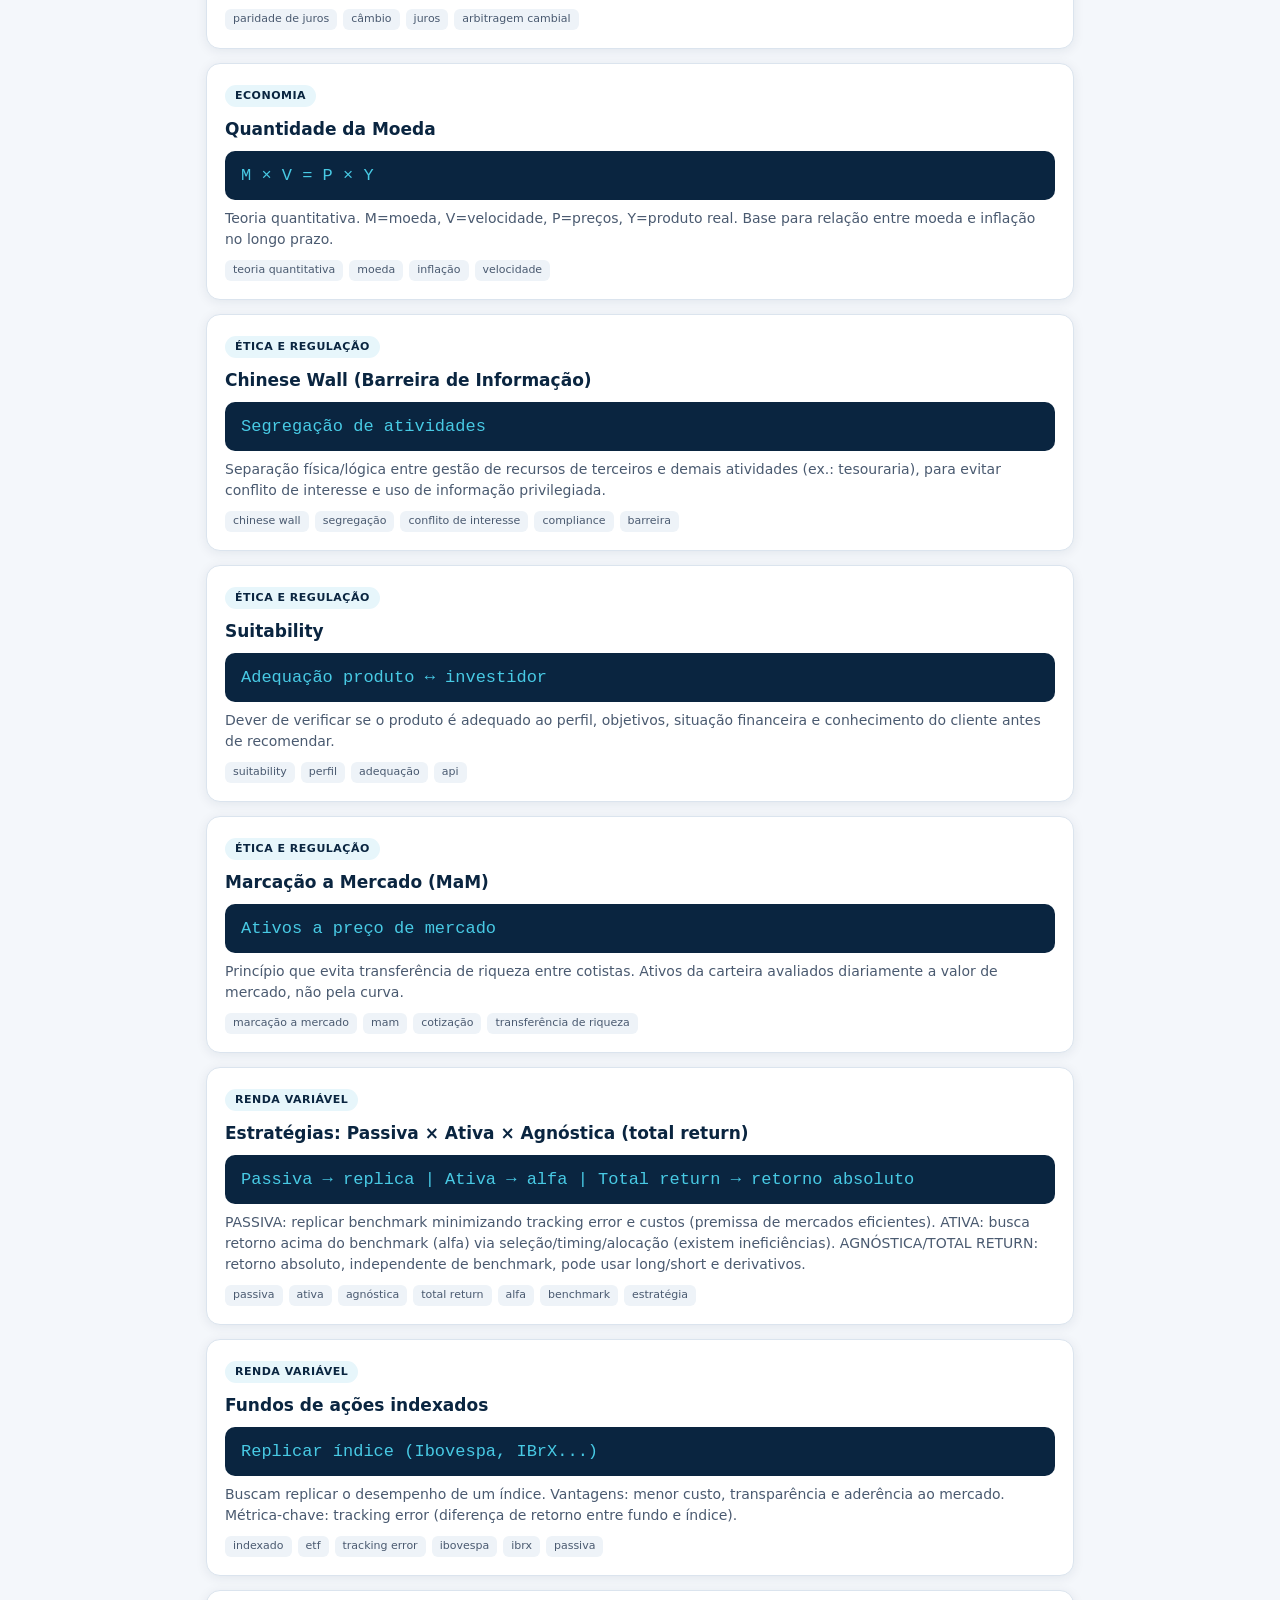
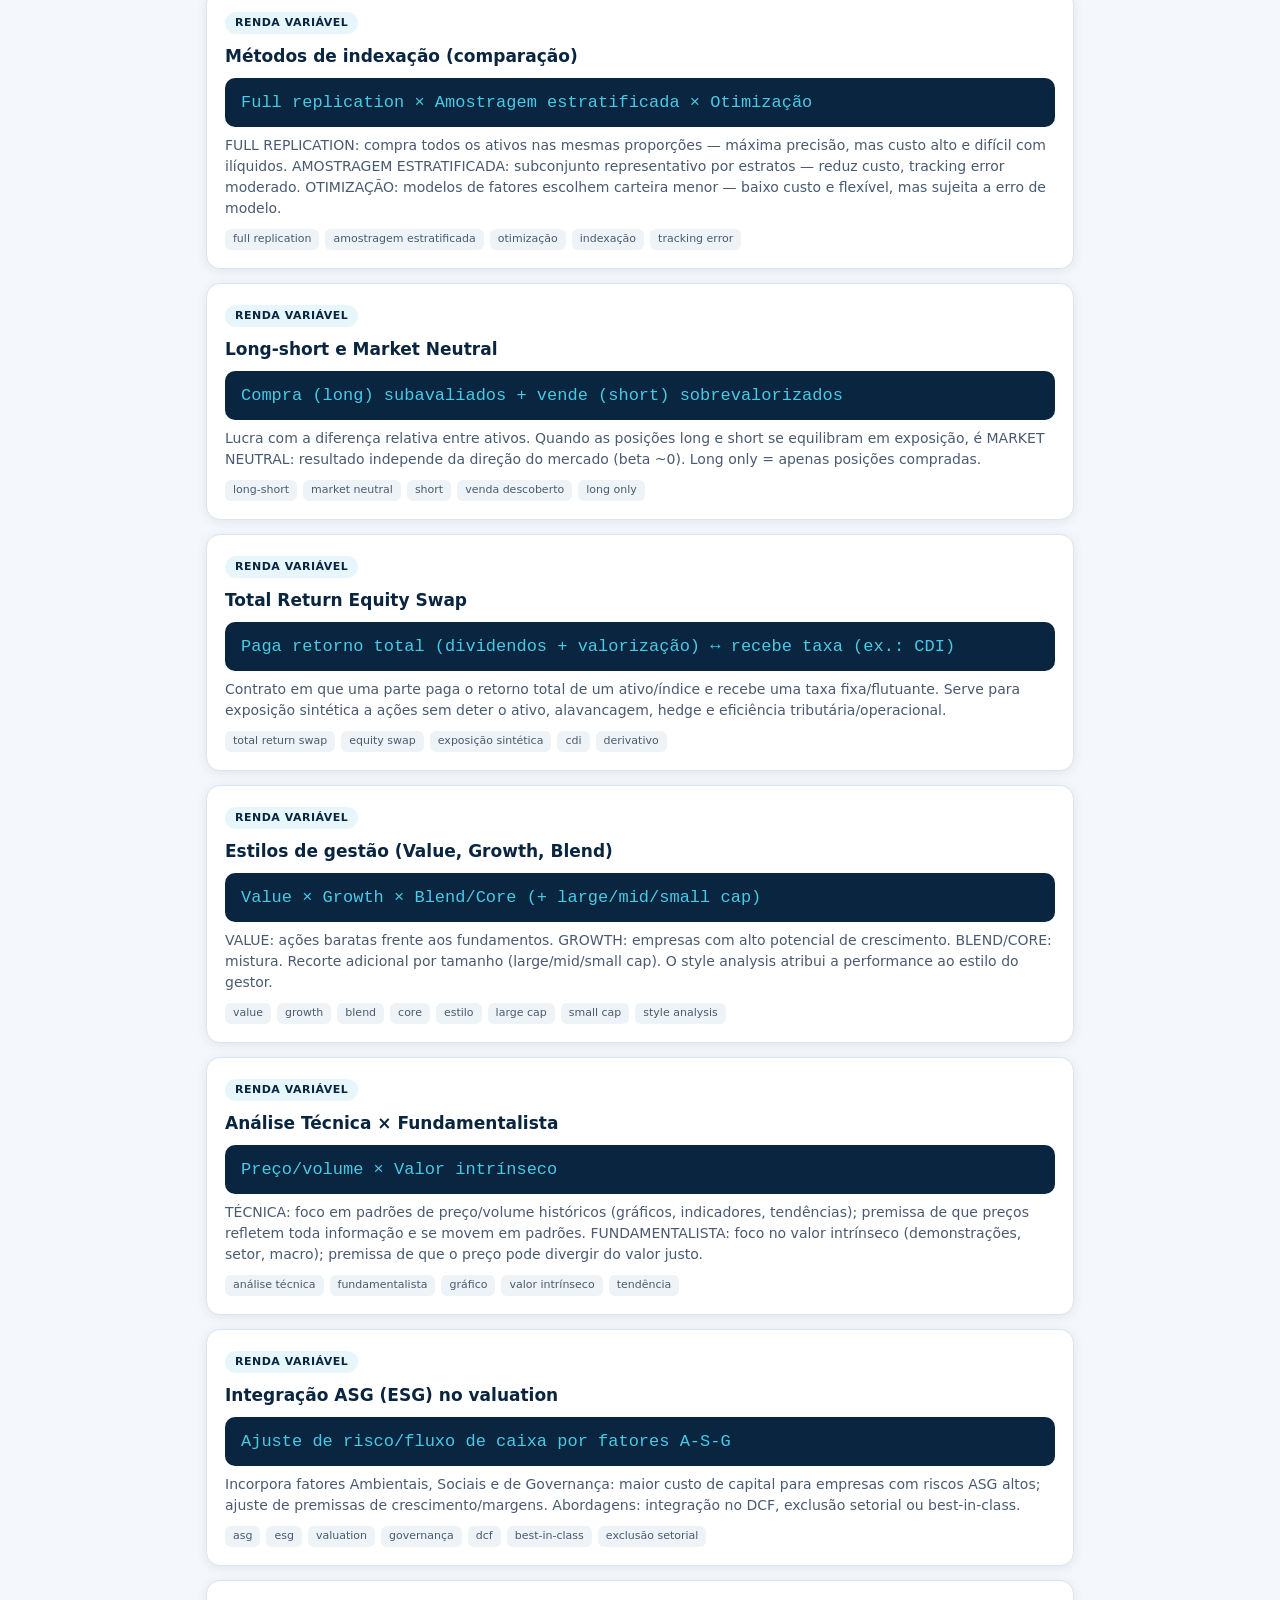
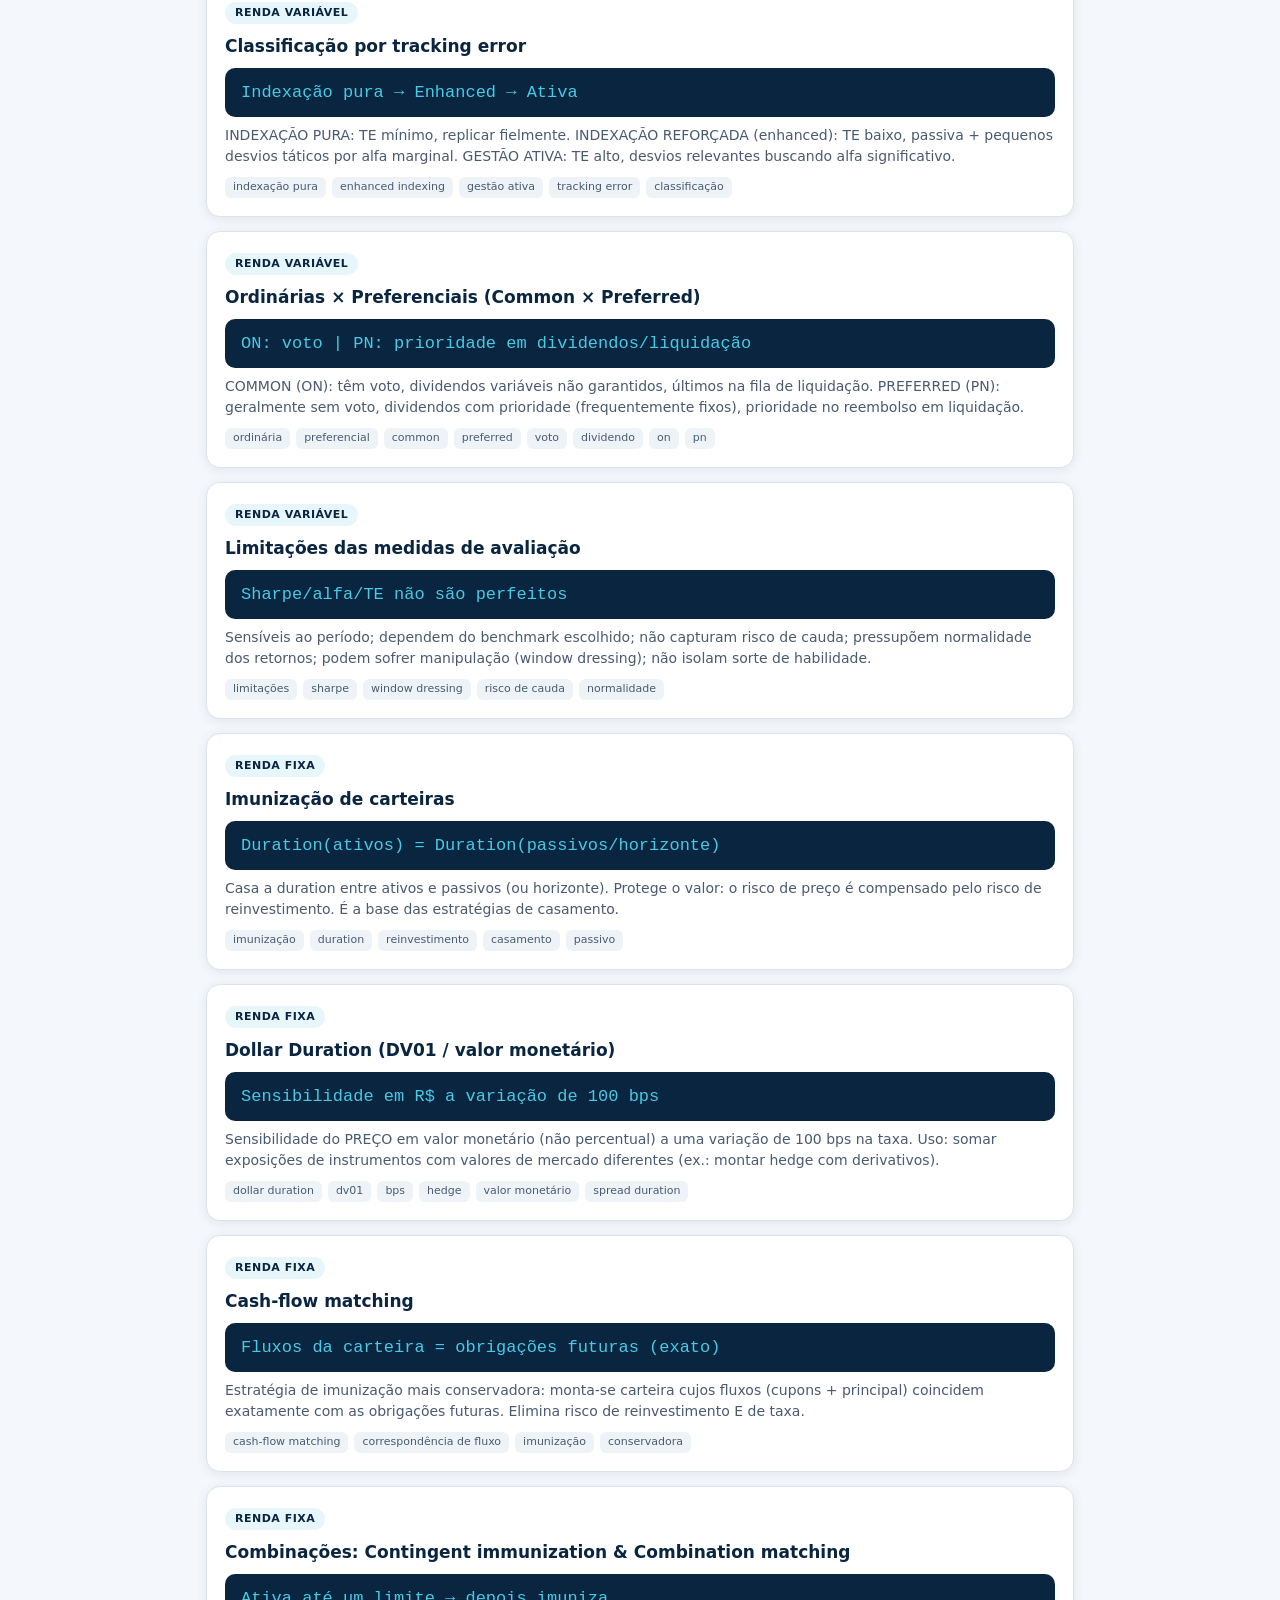
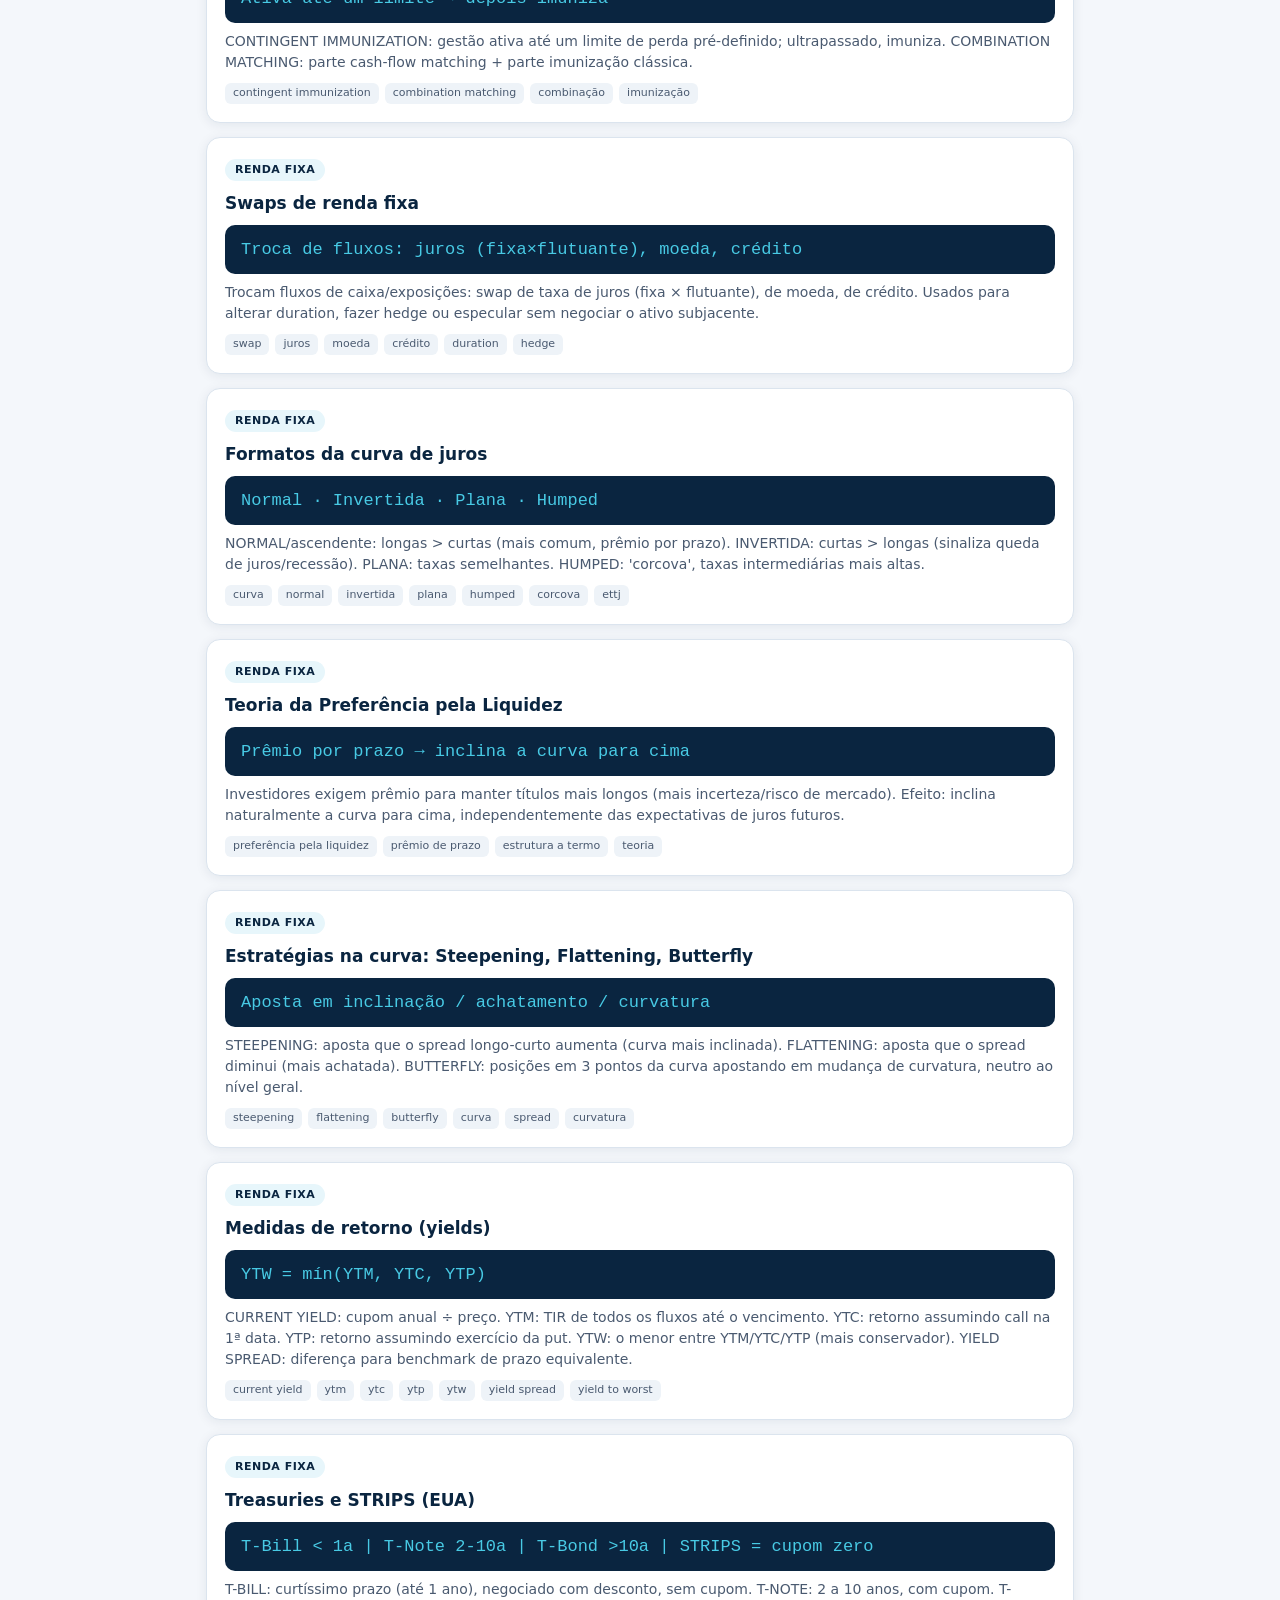
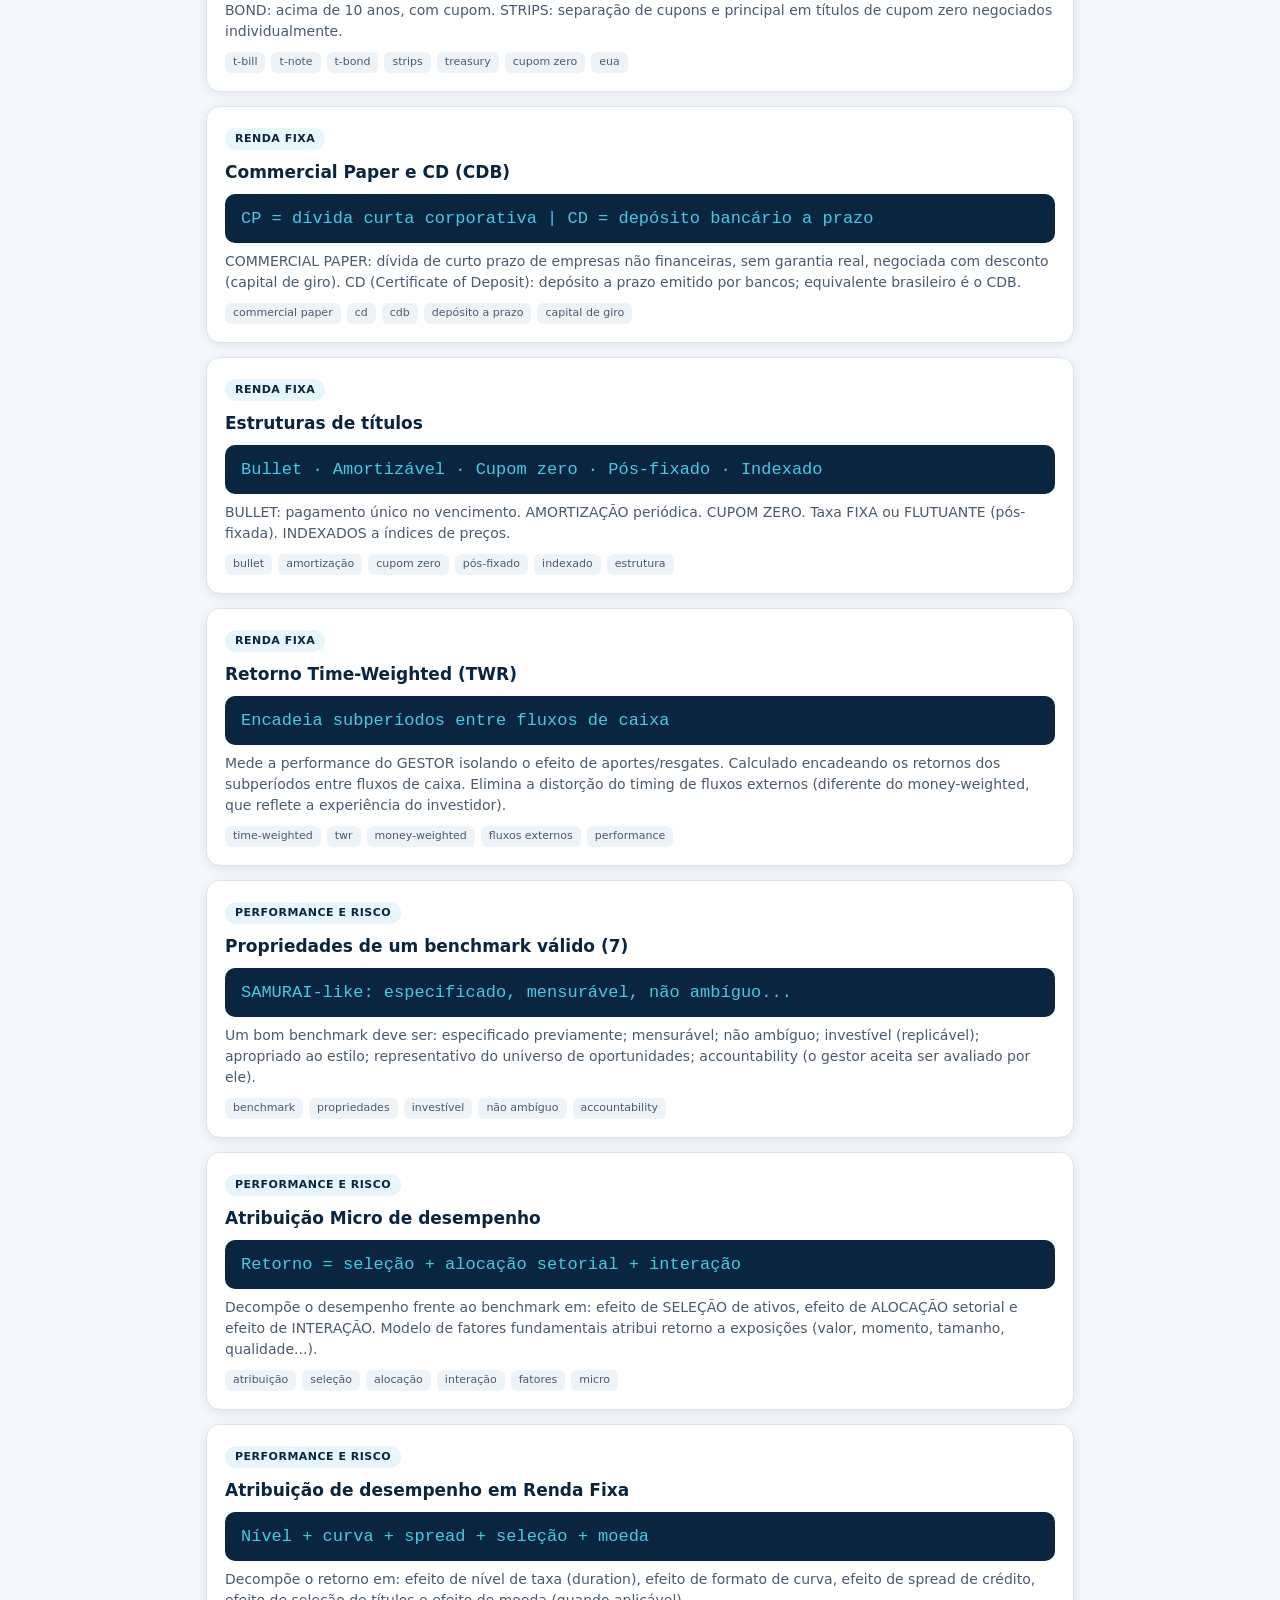
==== commit bc5fe9e0: "Estudos CGA: aba Conceitos destrinchados + questão FI-Infra Nova aba "Conceitos" (dados/conceitos.js" ====
--- a/estudos_cga/index.html
+++ b/estudos_cga/index.html
@@ -17,6 +17,7 @@
     </div>
     <nav class="abas">
       <button class="aba ativa" data-modo="formulas">📚 Fórmulas</button>
+      <button class="aba" data-modo="conceitos">🧩 Conceitos</button>
       <button class="aba" data-modo="quiz">✓ Quiz</button>
       <button class="aba" data-modo="simulado">⏱ Simulado</button>
       <button class="aba" data-modo="progresso">📊 Progresso</button>
@@ -32,6 +33,7 @@
   <script src="dados/formulas.js"></script>
   <script src="dados/questoes.js"></script>
   <script src="dados/conceitos_guia.js"></script>
+  <script src="dados/conceitos.js"></script>
   <script src="dados/questoes_guia.js"></script>
   <script src="dados/questoes_originais.js"></script>
   <script src="dados/questoes_originais2.js"></script>
--- a/estudos_cga/estilos.css
+++ b/estudos_cga/estilos.css
@@ -92,3 +92,27 @@
 .tabela-topicos th{background:var(--marinho);color:#fff;font-size:13px}
 .mini-barra{height:6px;background:#e3ebf4;border-radius:20px;overflow:hidden;width:120px}
 .mini-barra i{display:block;height:100%;background:var(--verde)}
+
+/* ---------------- Conceitos (destrinchados) ---------------- */
+.conc-card{background:var(--card);border:1px solid var(--borda);border-radius:14px;box-shadow:var(--sombra);overflow:hidden;margin-bottom:14px}
+.conc-topo{display:flex;align-items:flex-start;justify-content:space-between;gap:12px;padding:16px 18px;cursor:pointer;user-select:none}
+.conc-topo:hover{background:#f7fafd}
+.conc-topo h3{margin:8px 0 4px;color:var(--marinho);font-size:17px}
+.conc-topo .desc{color:var(--texto2);font-size:13.5px}
+.conc-seta{color:var(--ciano);font-size:18px;transition:.2s;flex:none;margin-top:4px}
+.conc-card.aberto .conc-seta{transform:rotate(180deg)}
+.conc-corpo{display:none;padding:4px 20px 22px;border-top:1px solid var(--borda)}
+.conc-card.aberto .conc-corpo{display:block}
+.conc-corpo h4{color:var(--ciano);margin:20px 0 8px;font-size:15px;border-left:3px solid var(--ciano);padding-left:10px}
+.conc-corpo p{margin:10px 0;font-size:14.5px;color:var(--texto)}
+.conc-corpo ul{margin:8px 0 8px 22px}
+.conc-corpo li{margin:6px 0;font-size:14.5px}
+.conc-corpo b{color:var(--marinho)}
+.destaque-conc{background:#eef9fc;border:1px solid var(--ciano-claro);border-radius:10px;padding:12px 14px}
+.chave-conc{background:var(--verde-bg);border:1px solid #bfe6cd;border-radius:10px;padding:12px 14px;margin-top:16px}
+.tab-conc{width:100%;border-collapse:collapse;margin:12px 0;background:var(--card);border-radius:10px;overflow:hidden;border:1px solid var(--borda)}
+.tab-conc th,.tab-conc td{padding:10px 12px;text-align:left;border-bottom:1px solid var(--borda);font-size:13.5px;vertical-align:top}
+.tab-conc th{background:var(--marinho);color:#fff;font-size:12.5px}
+.tab-conc td.v{color:var(--verde);font-weight:800;text-align:center;font-size:16px}
+.tab-conc td.x{color:var(--vermelho);font-weight:800;text-align:center;font-size:16px}
+.tab-conc tr:last-child td{border-bottom:none}
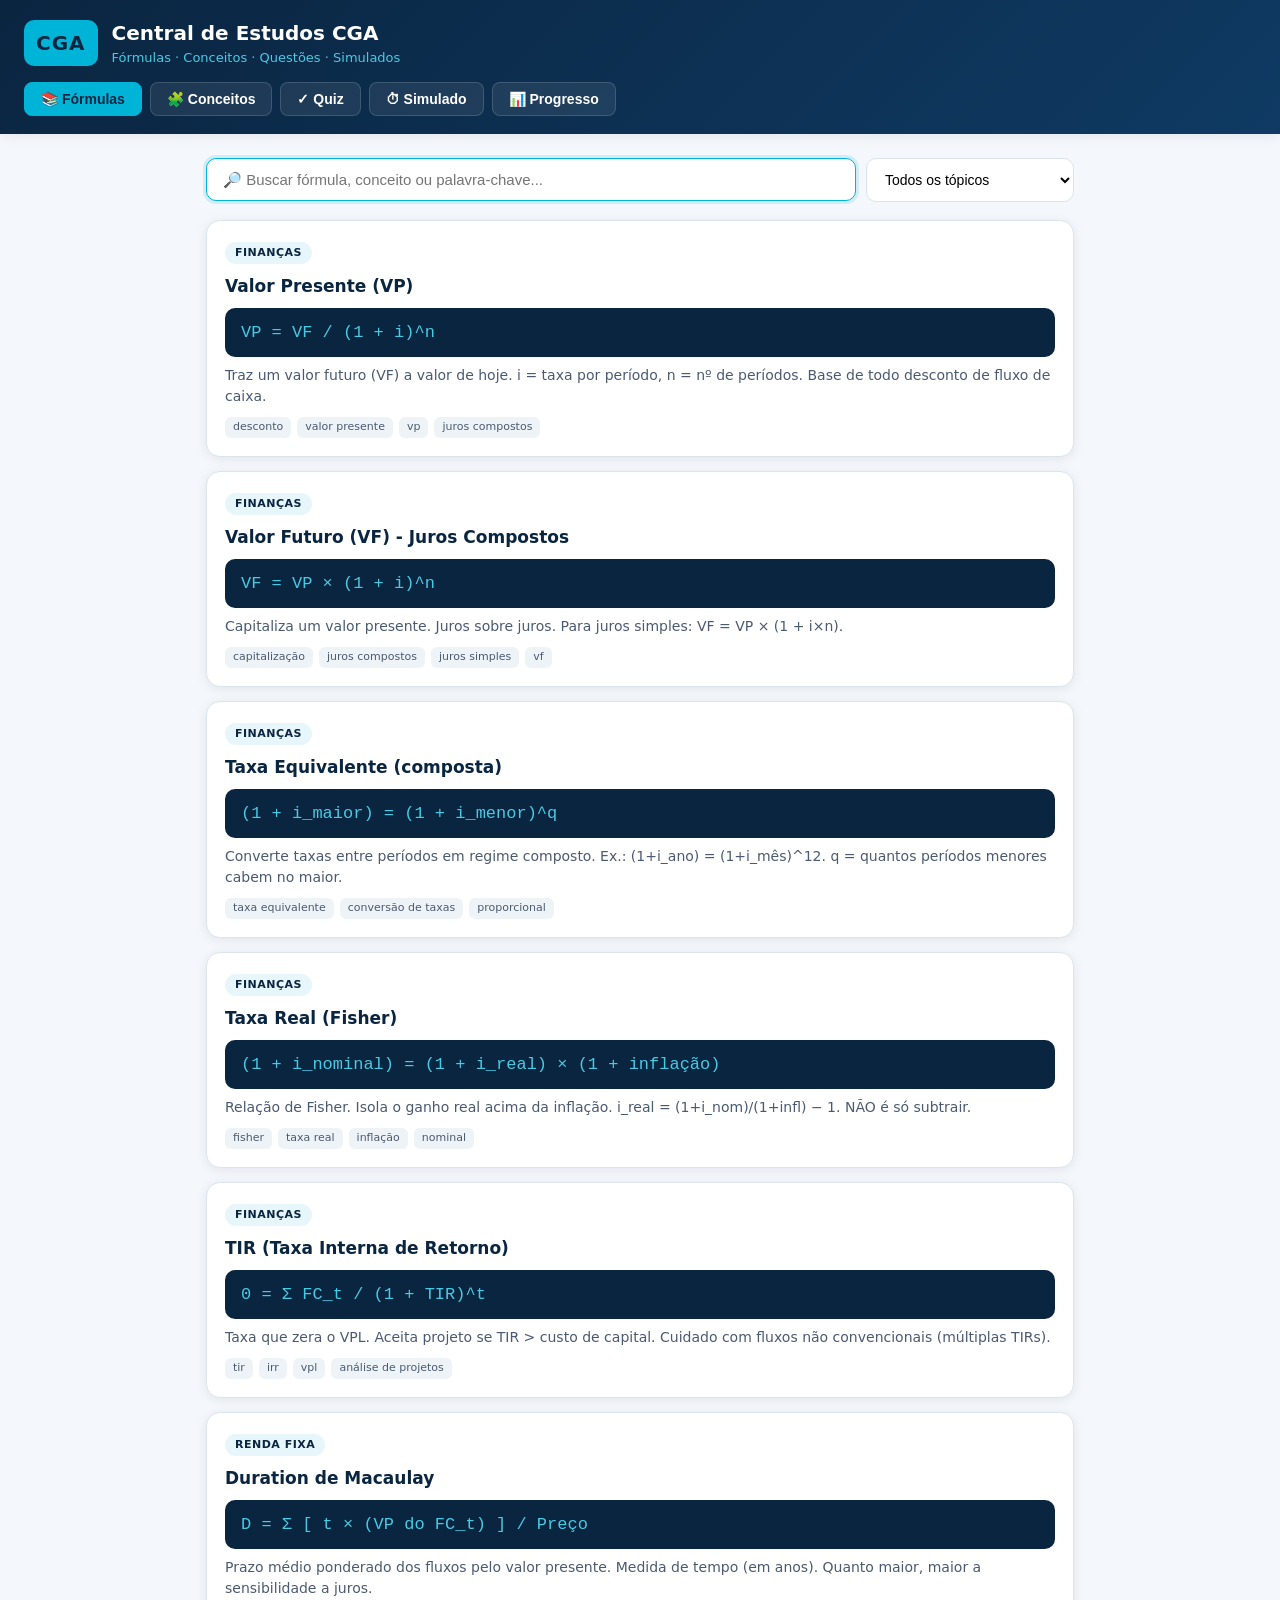
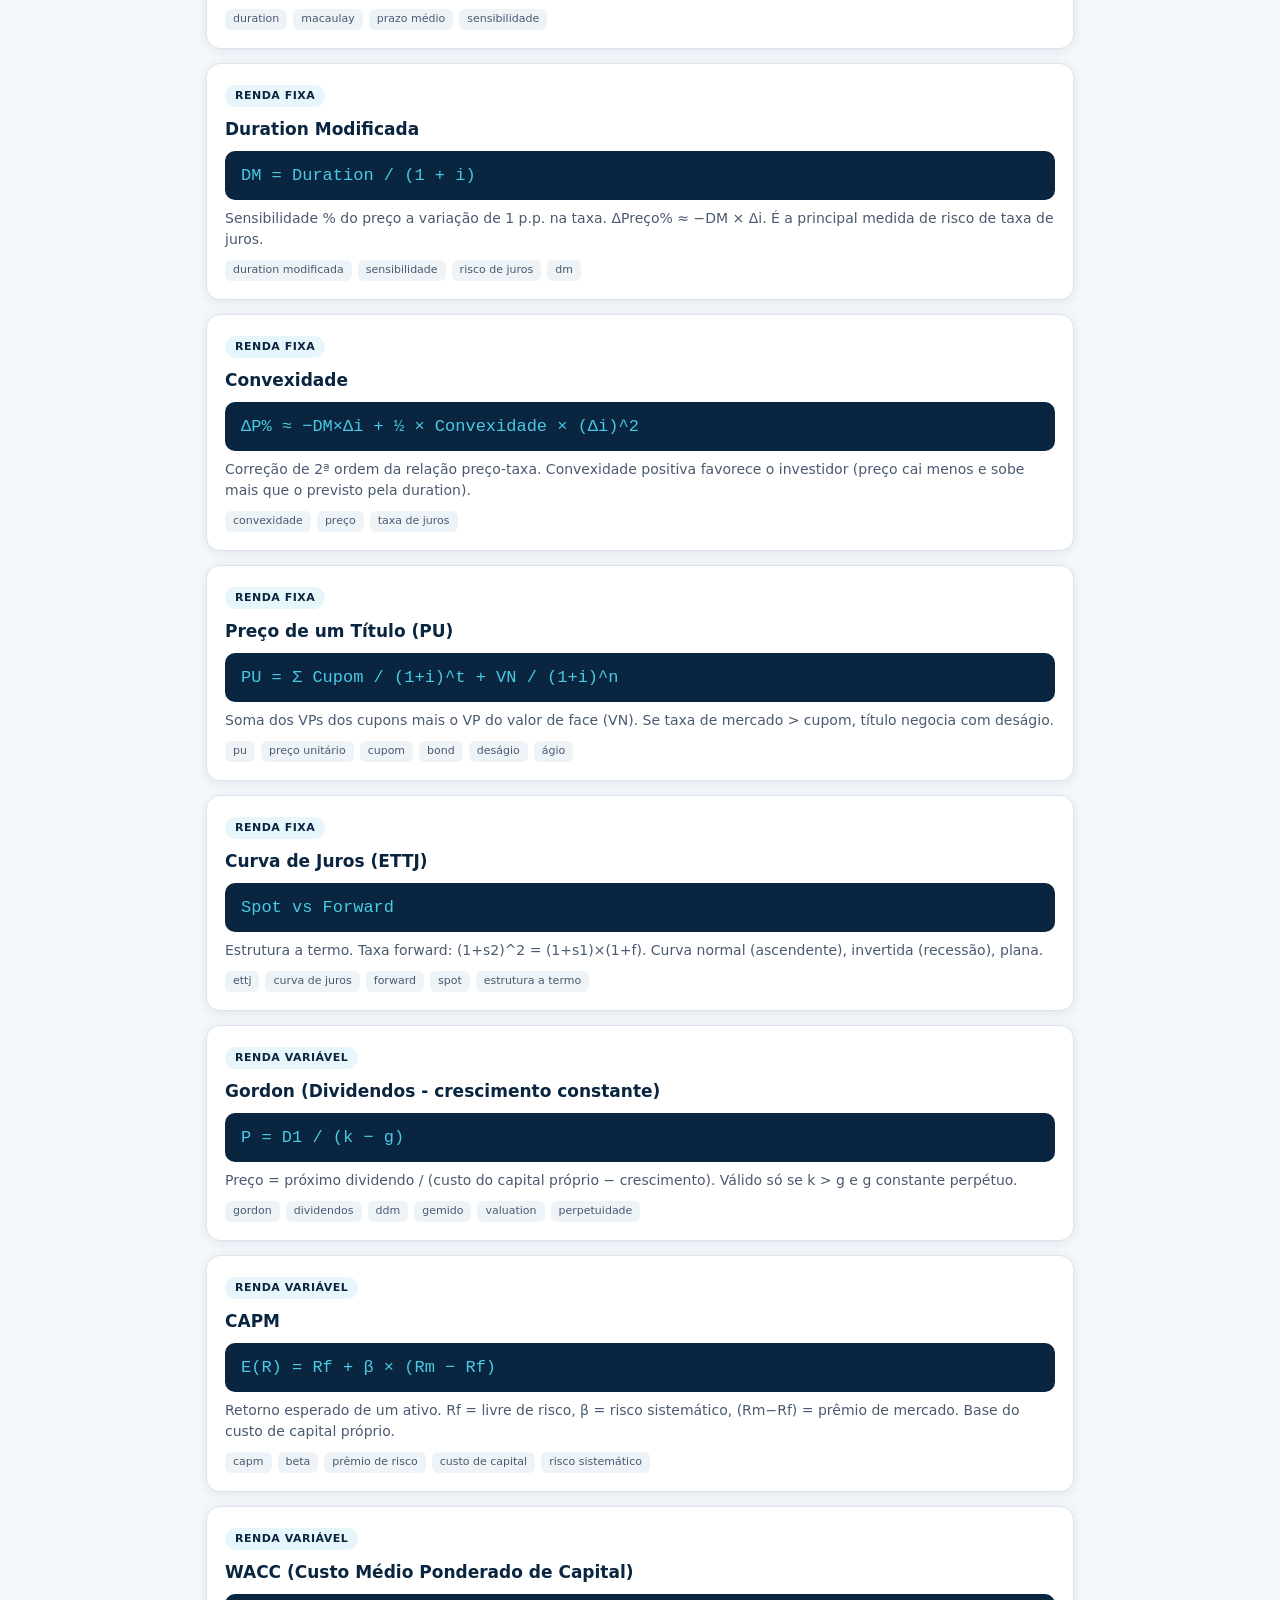
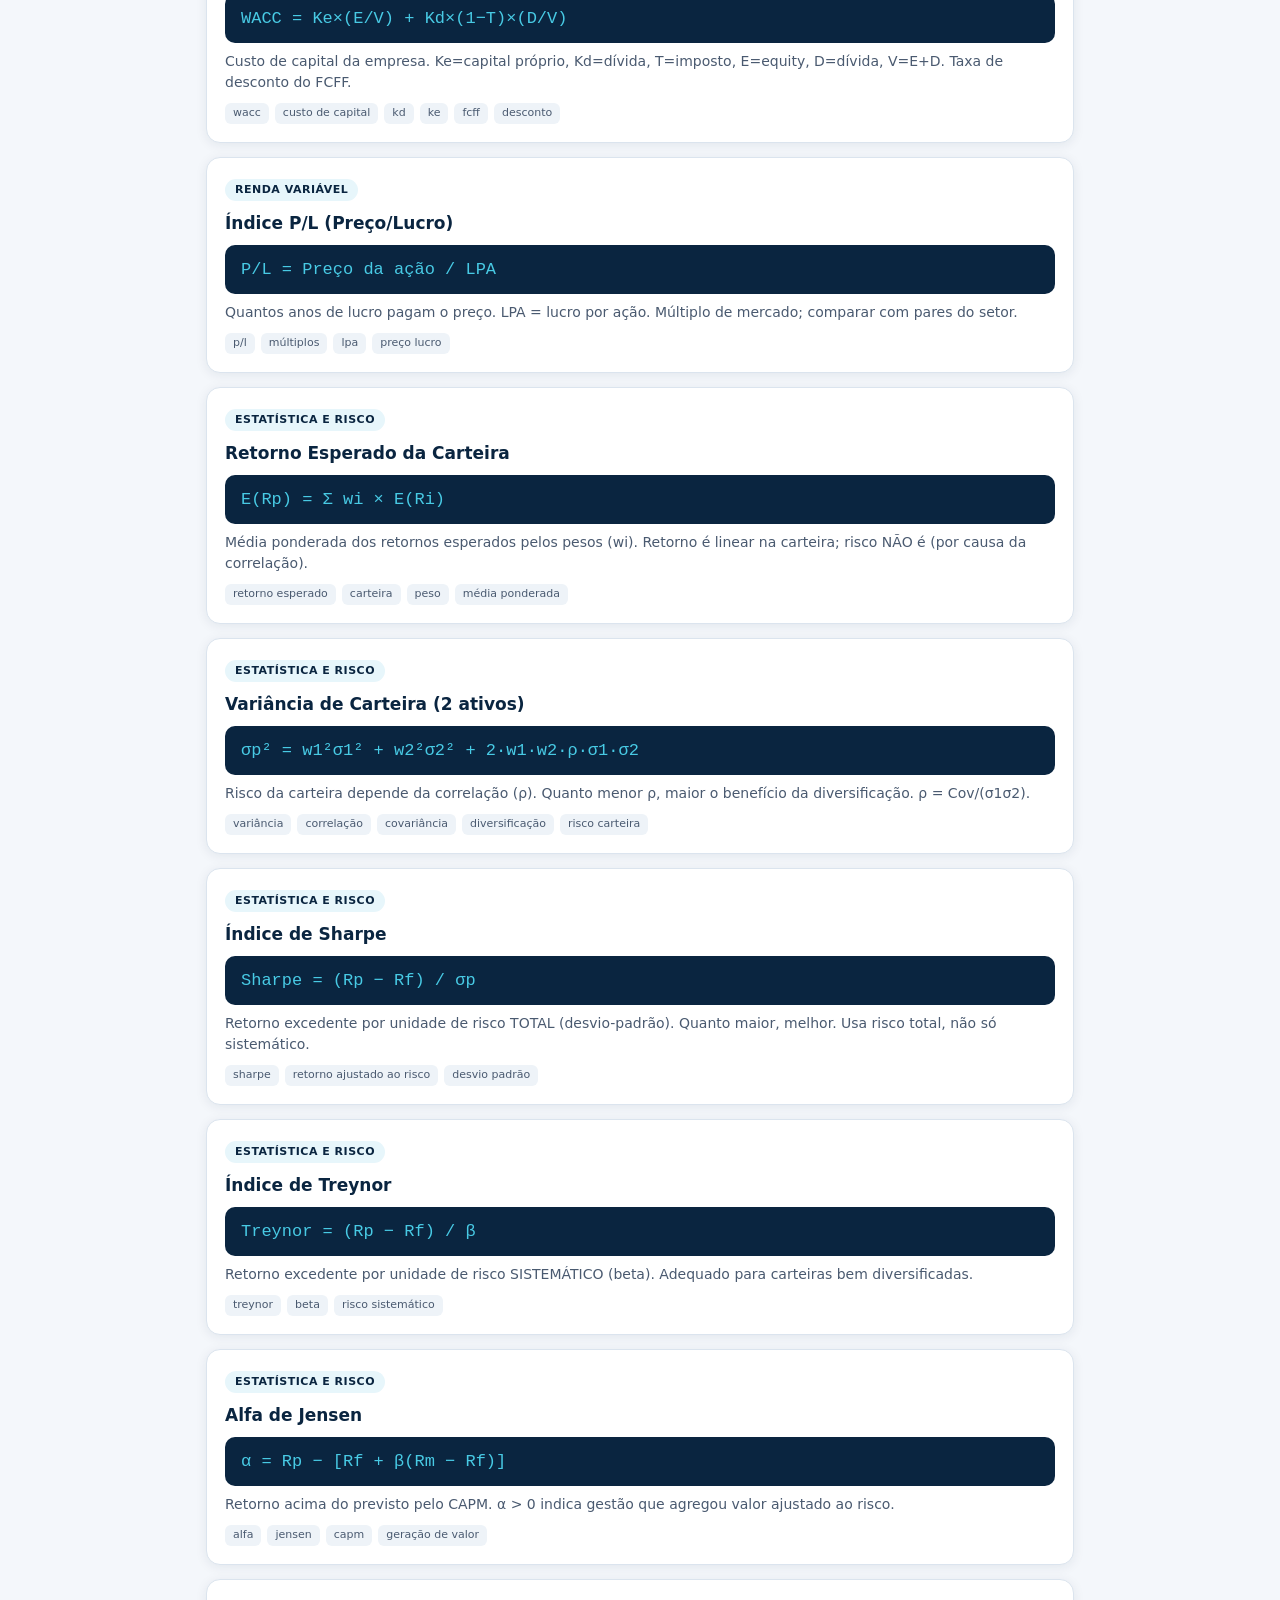
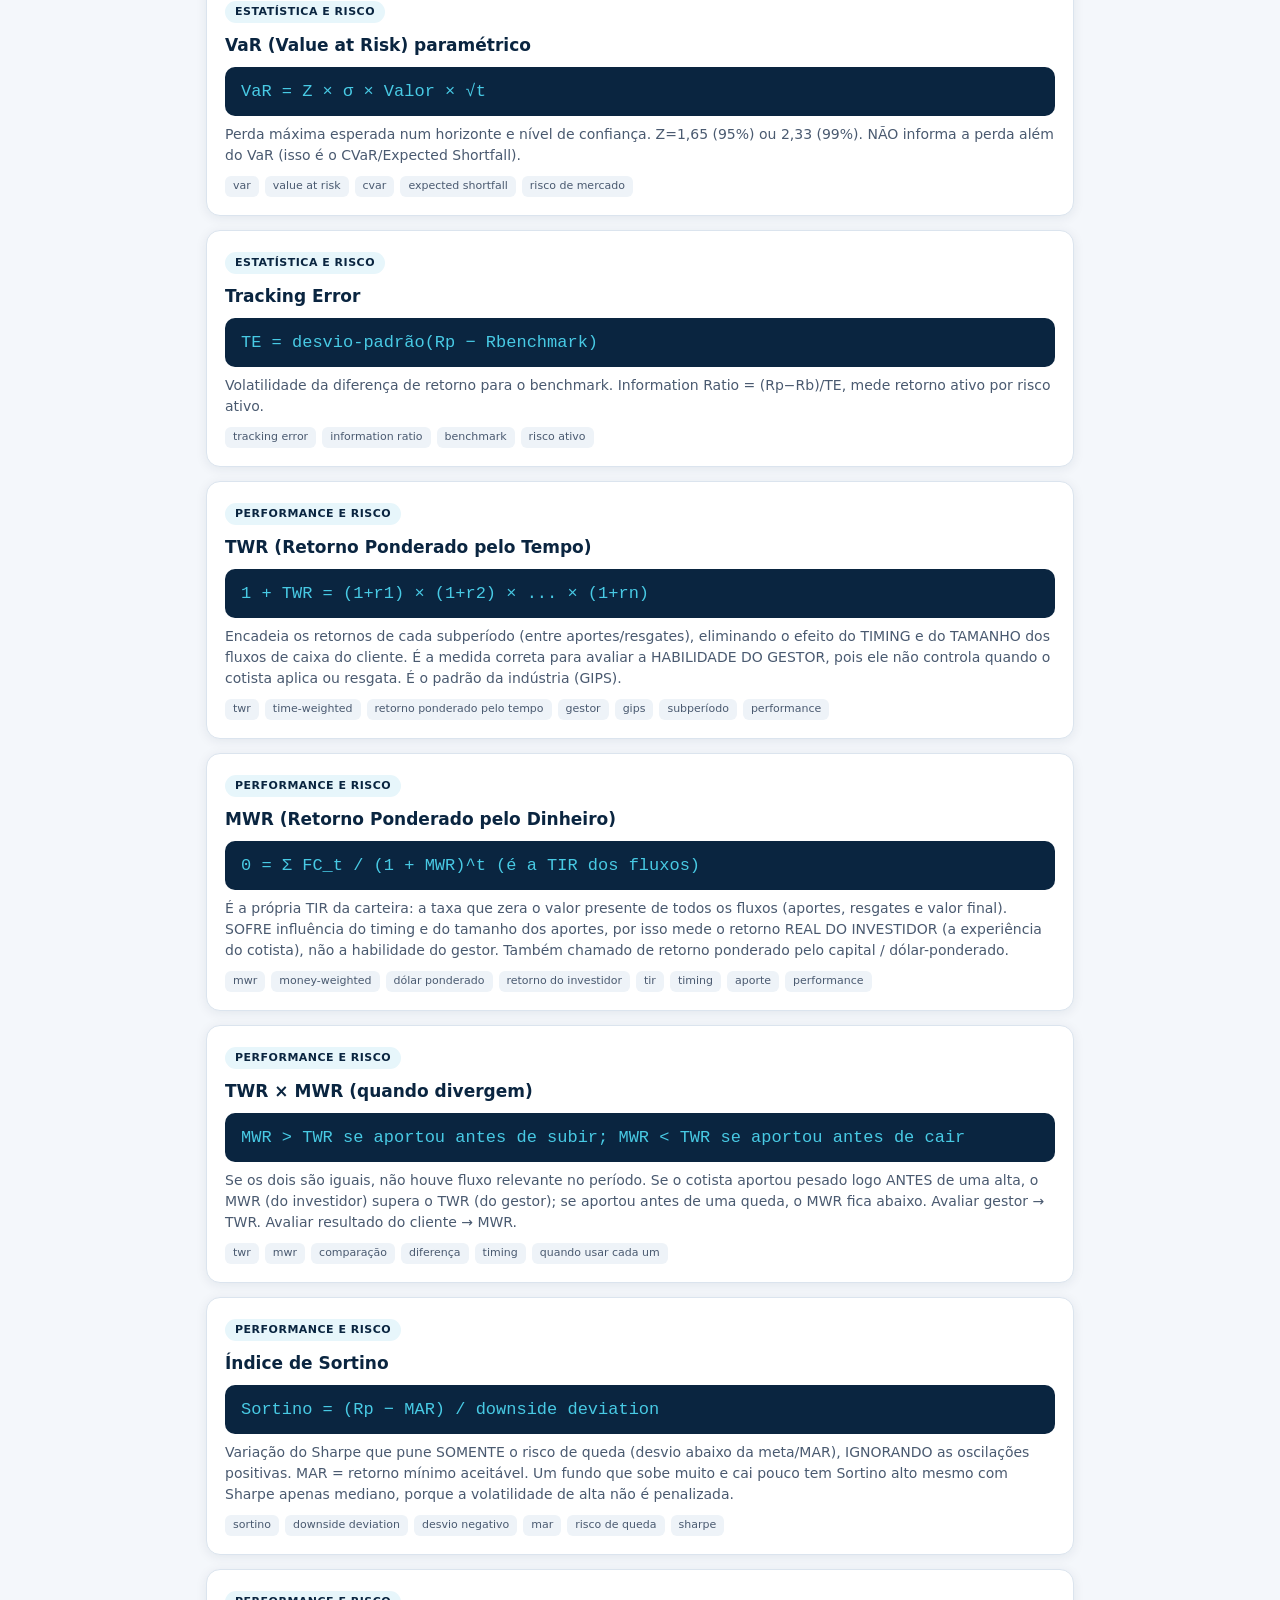
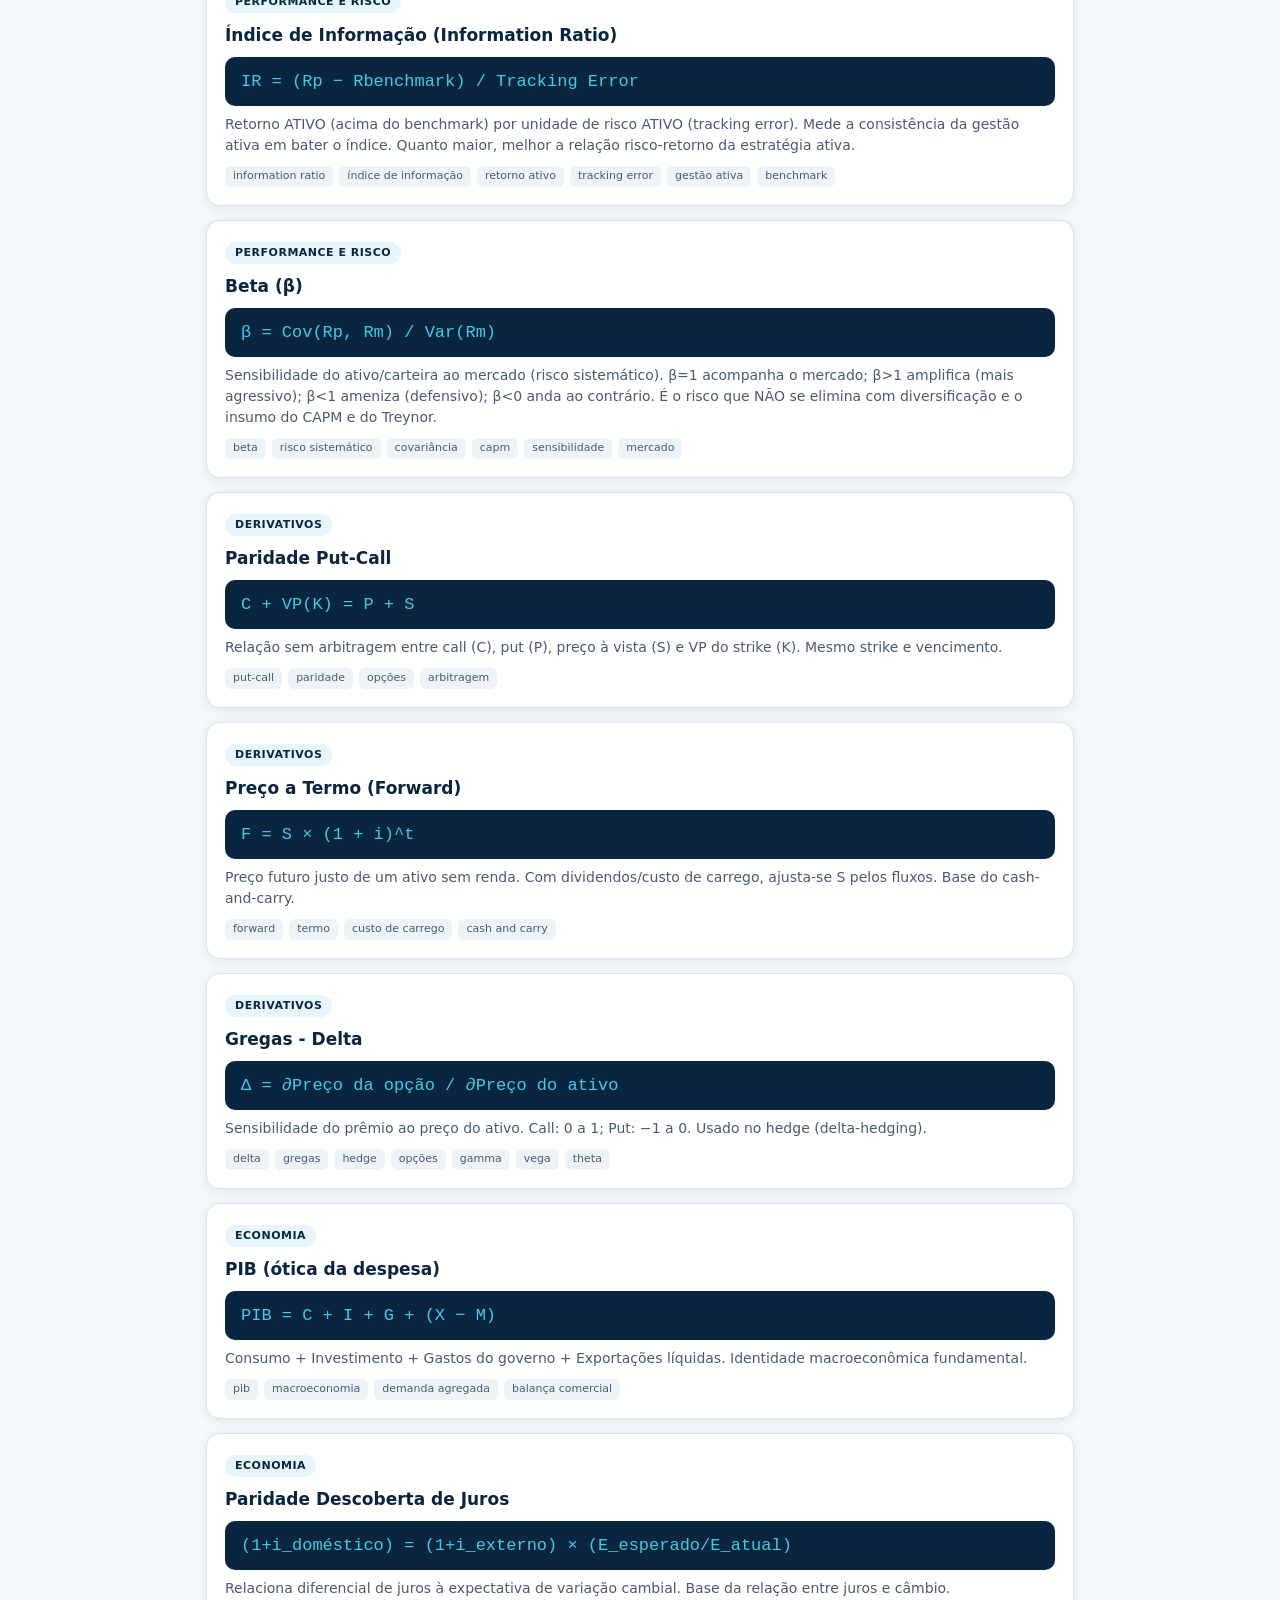
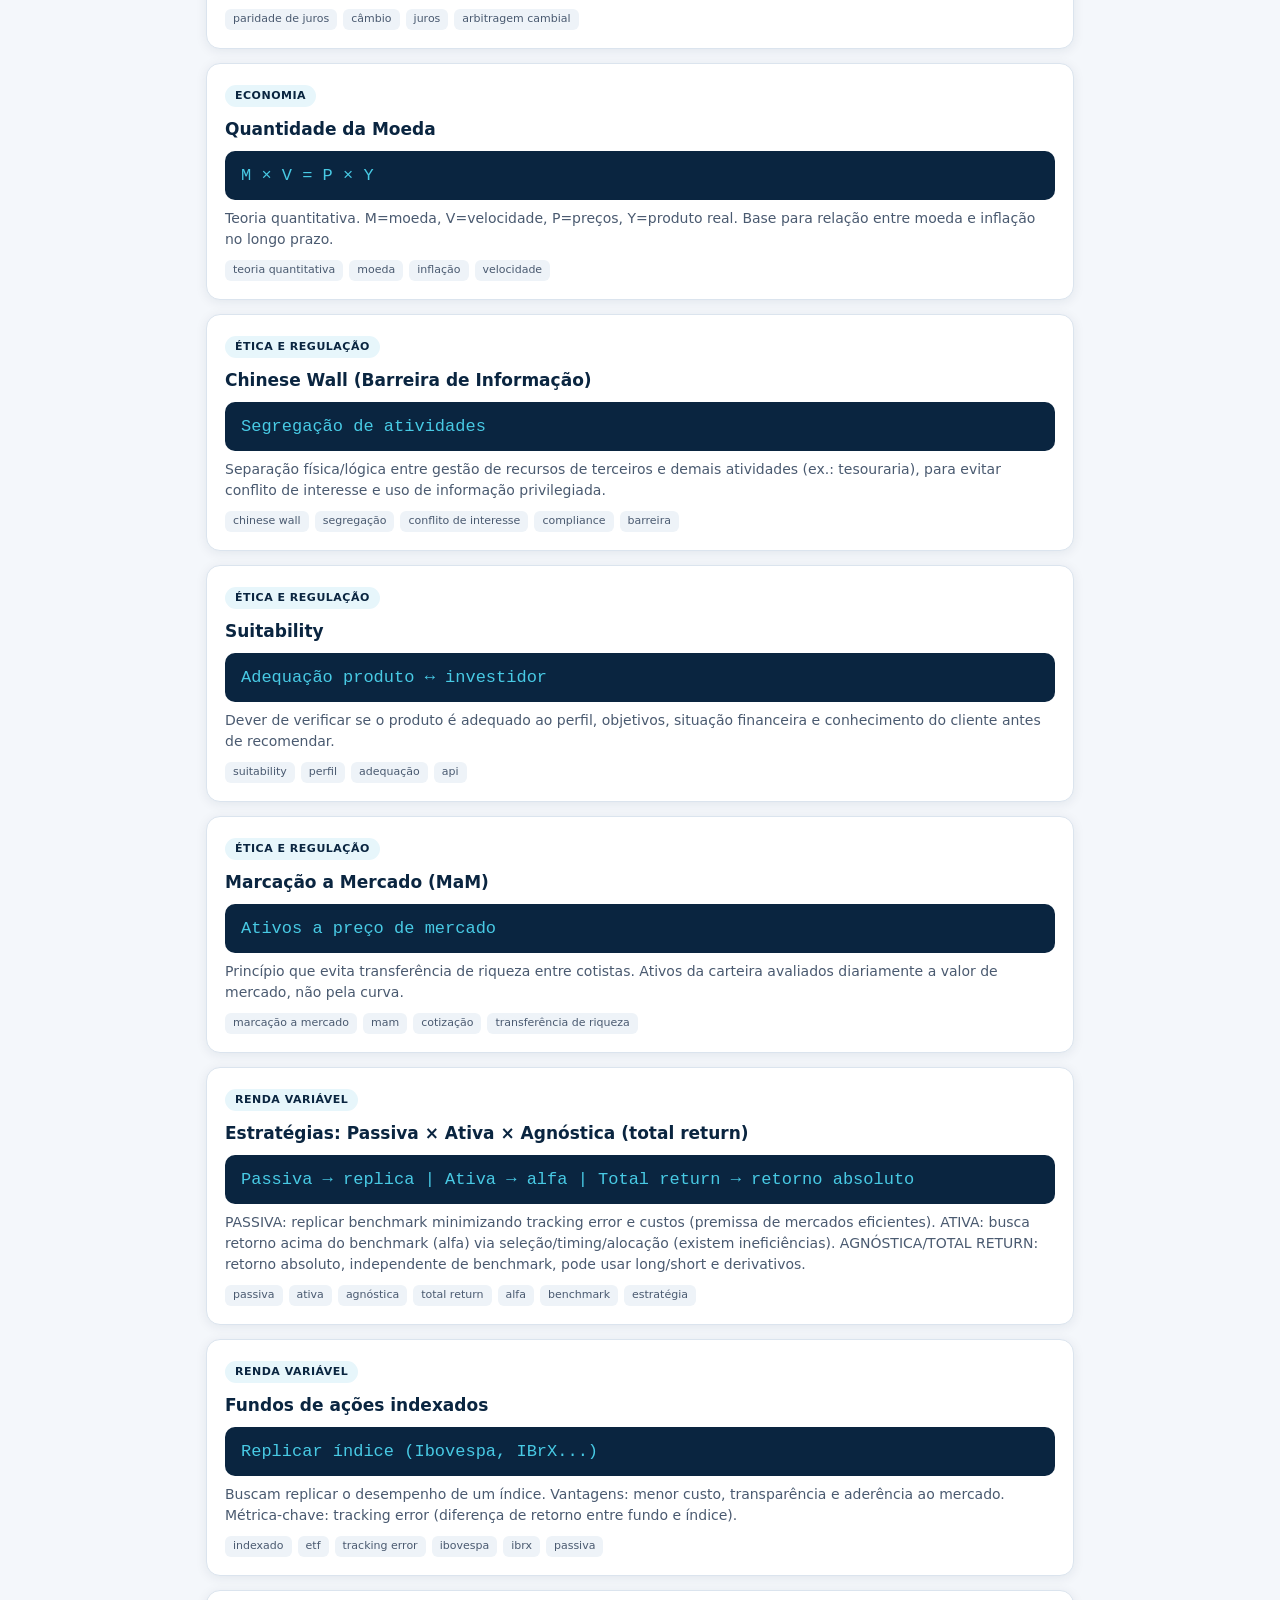
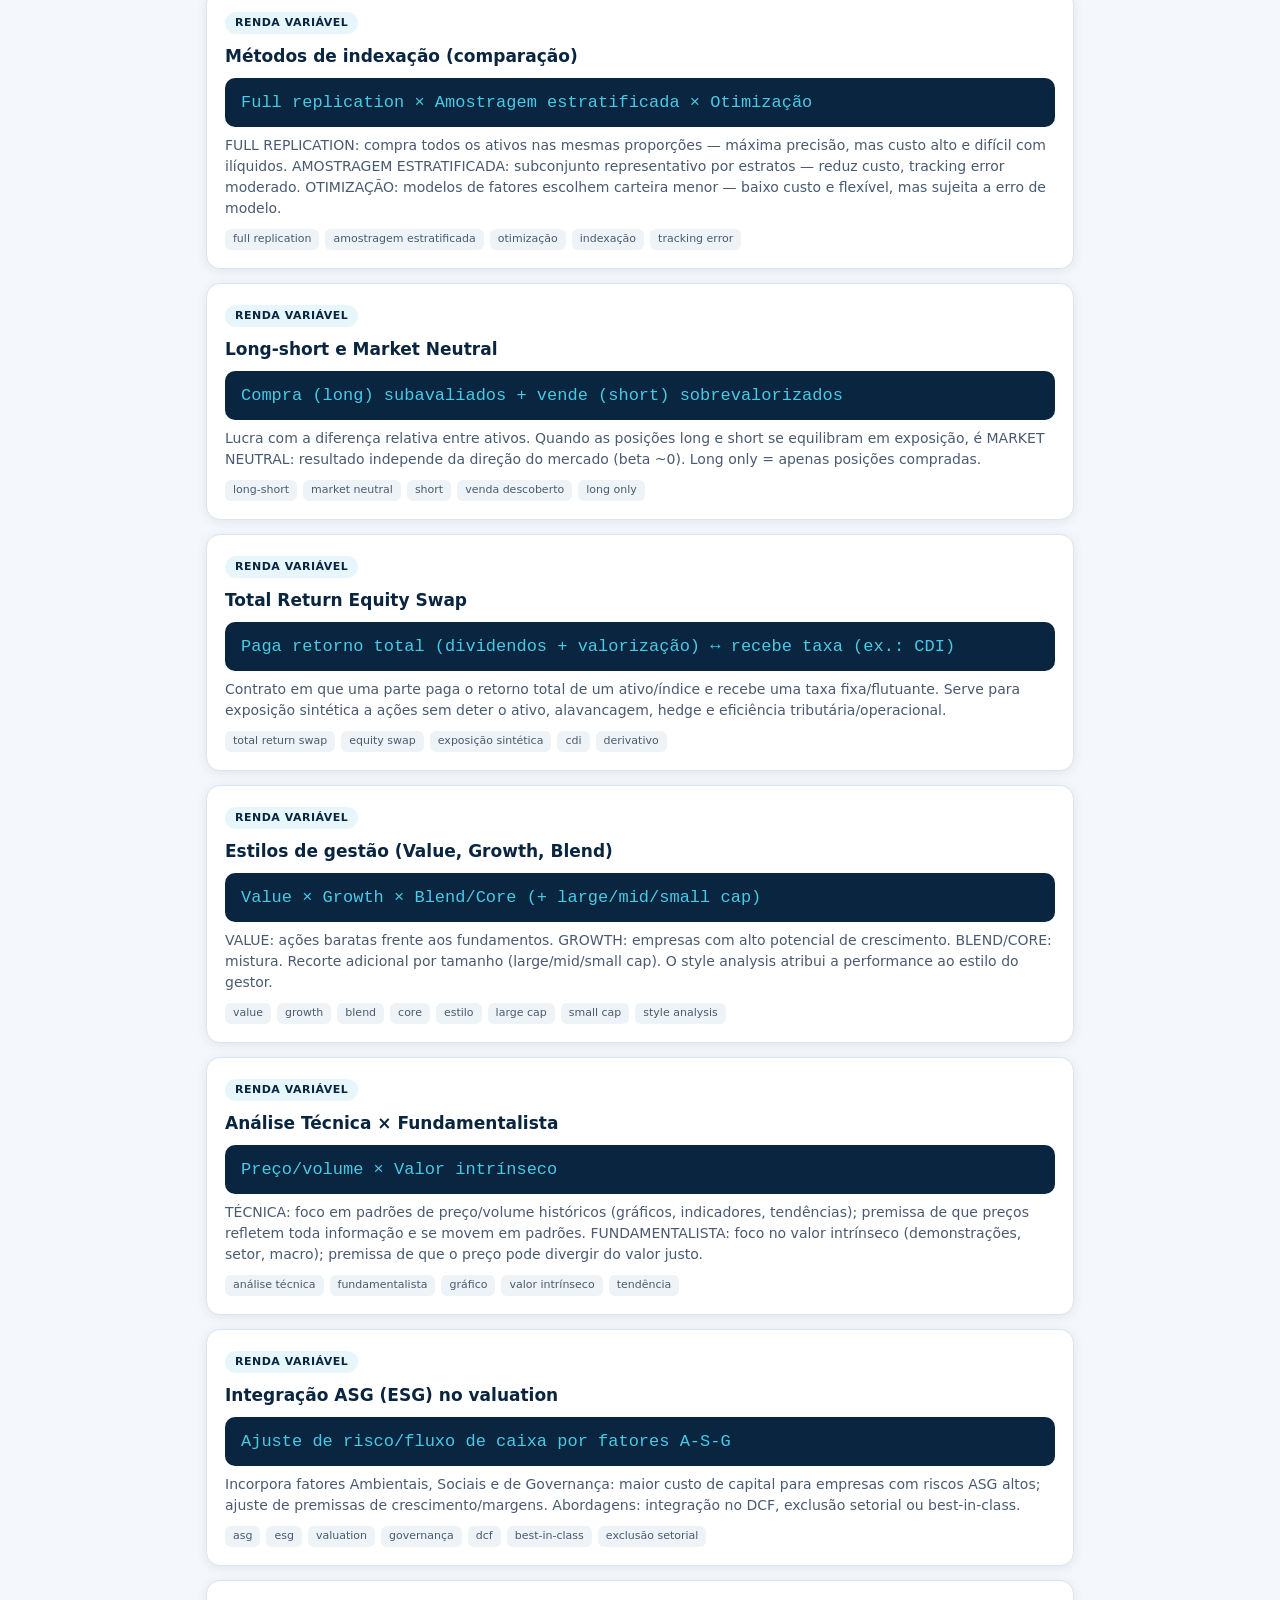
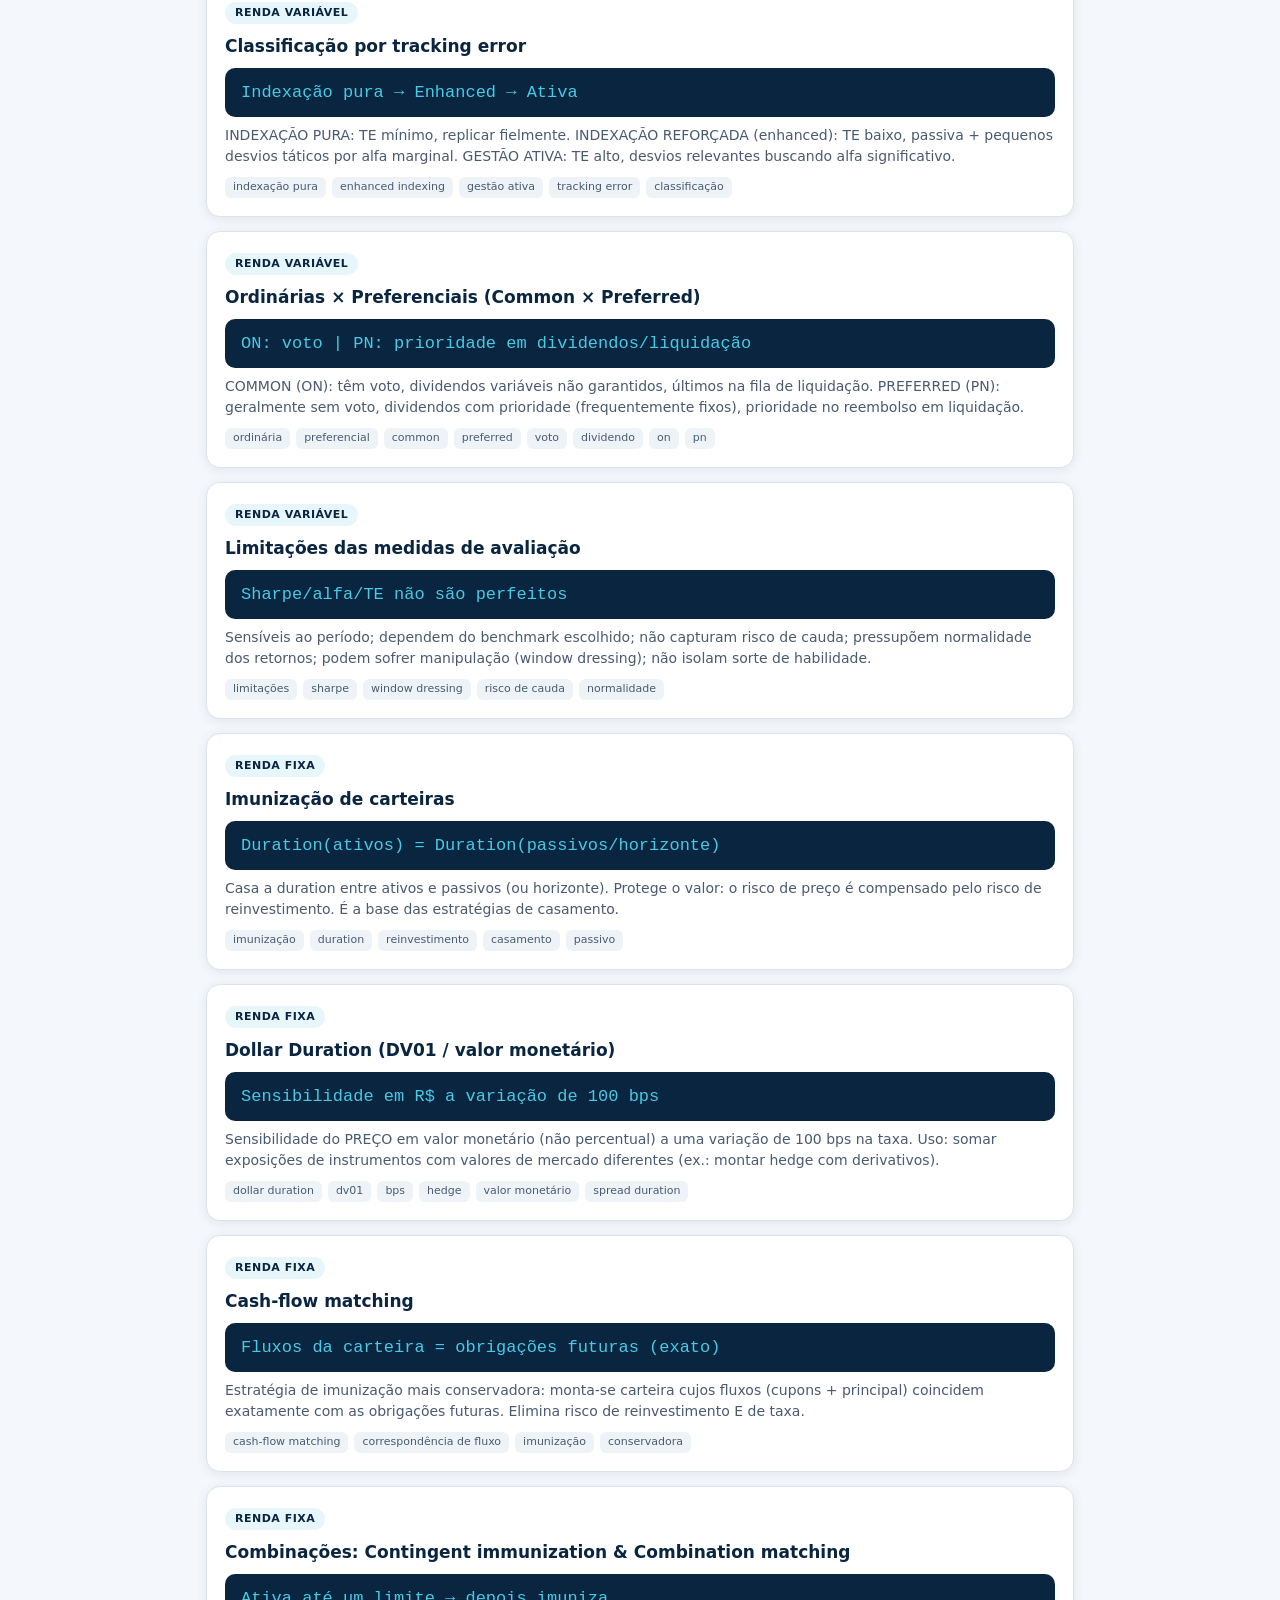
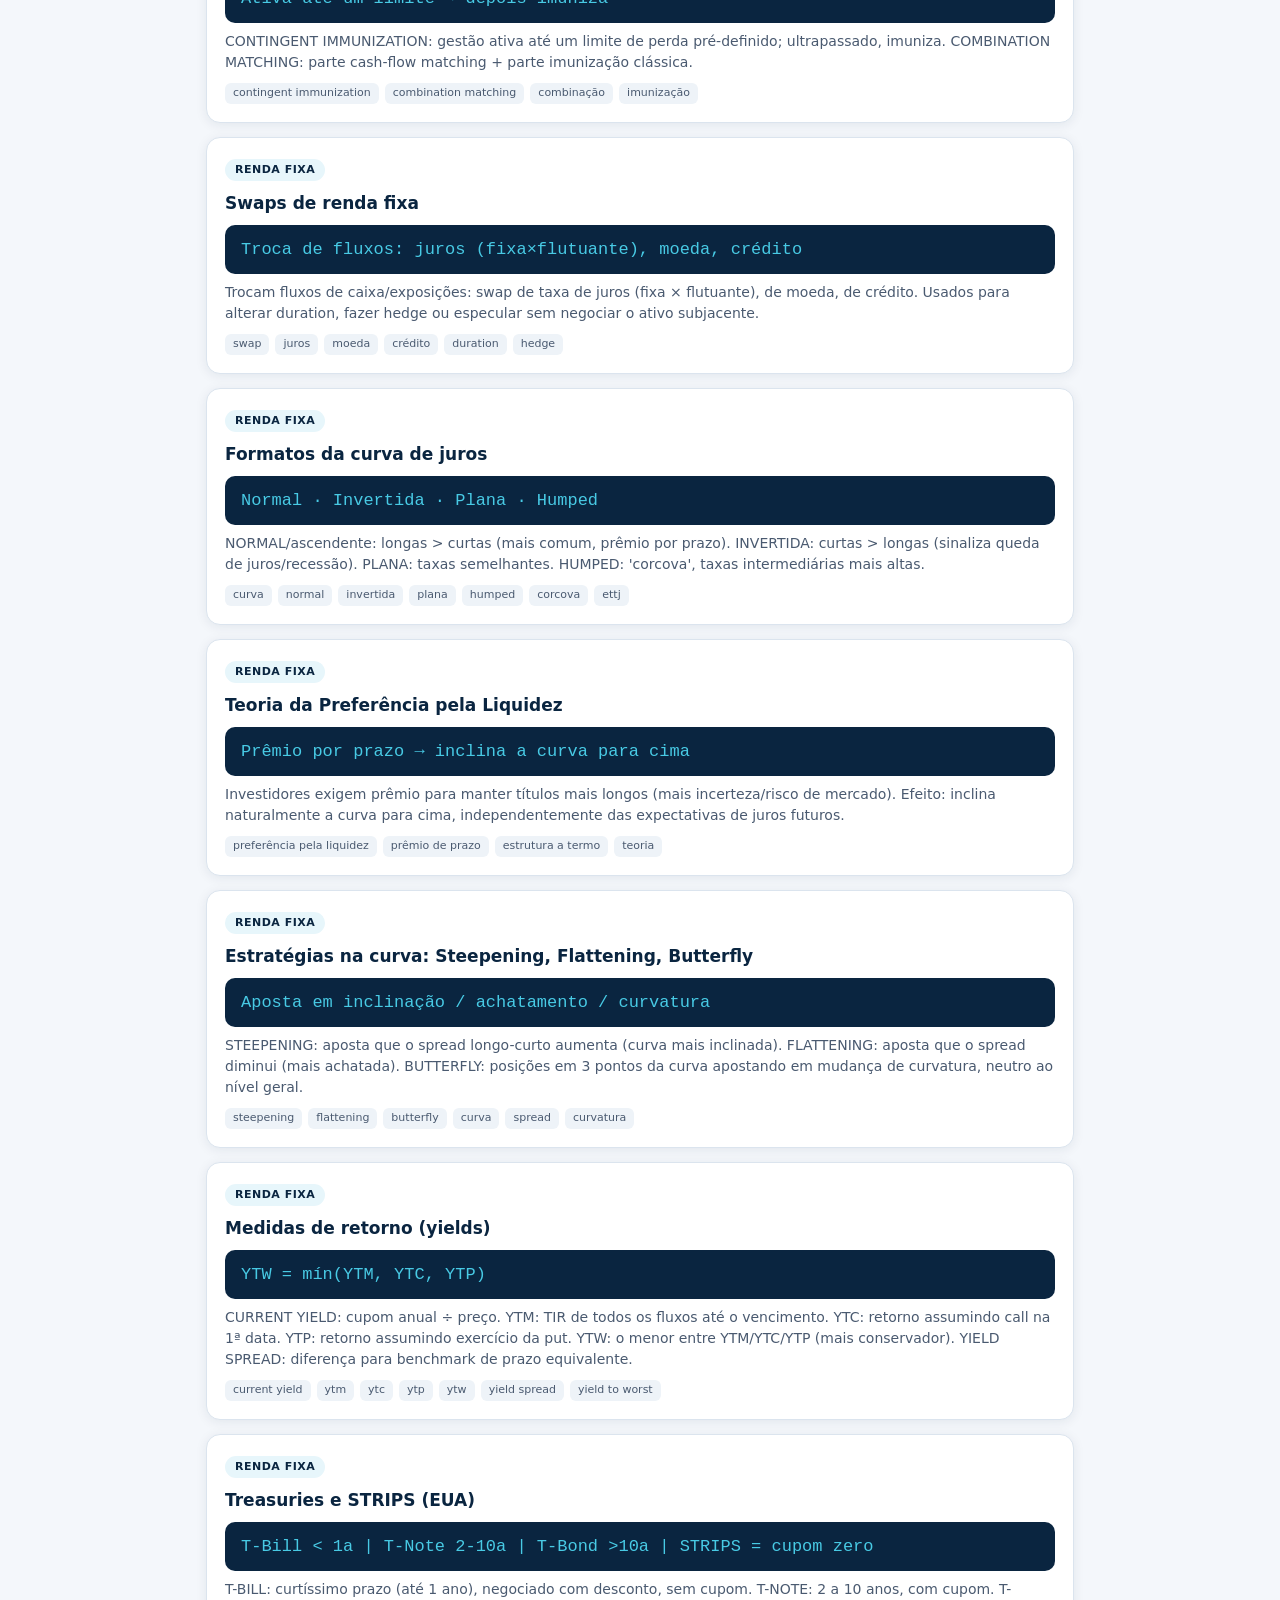
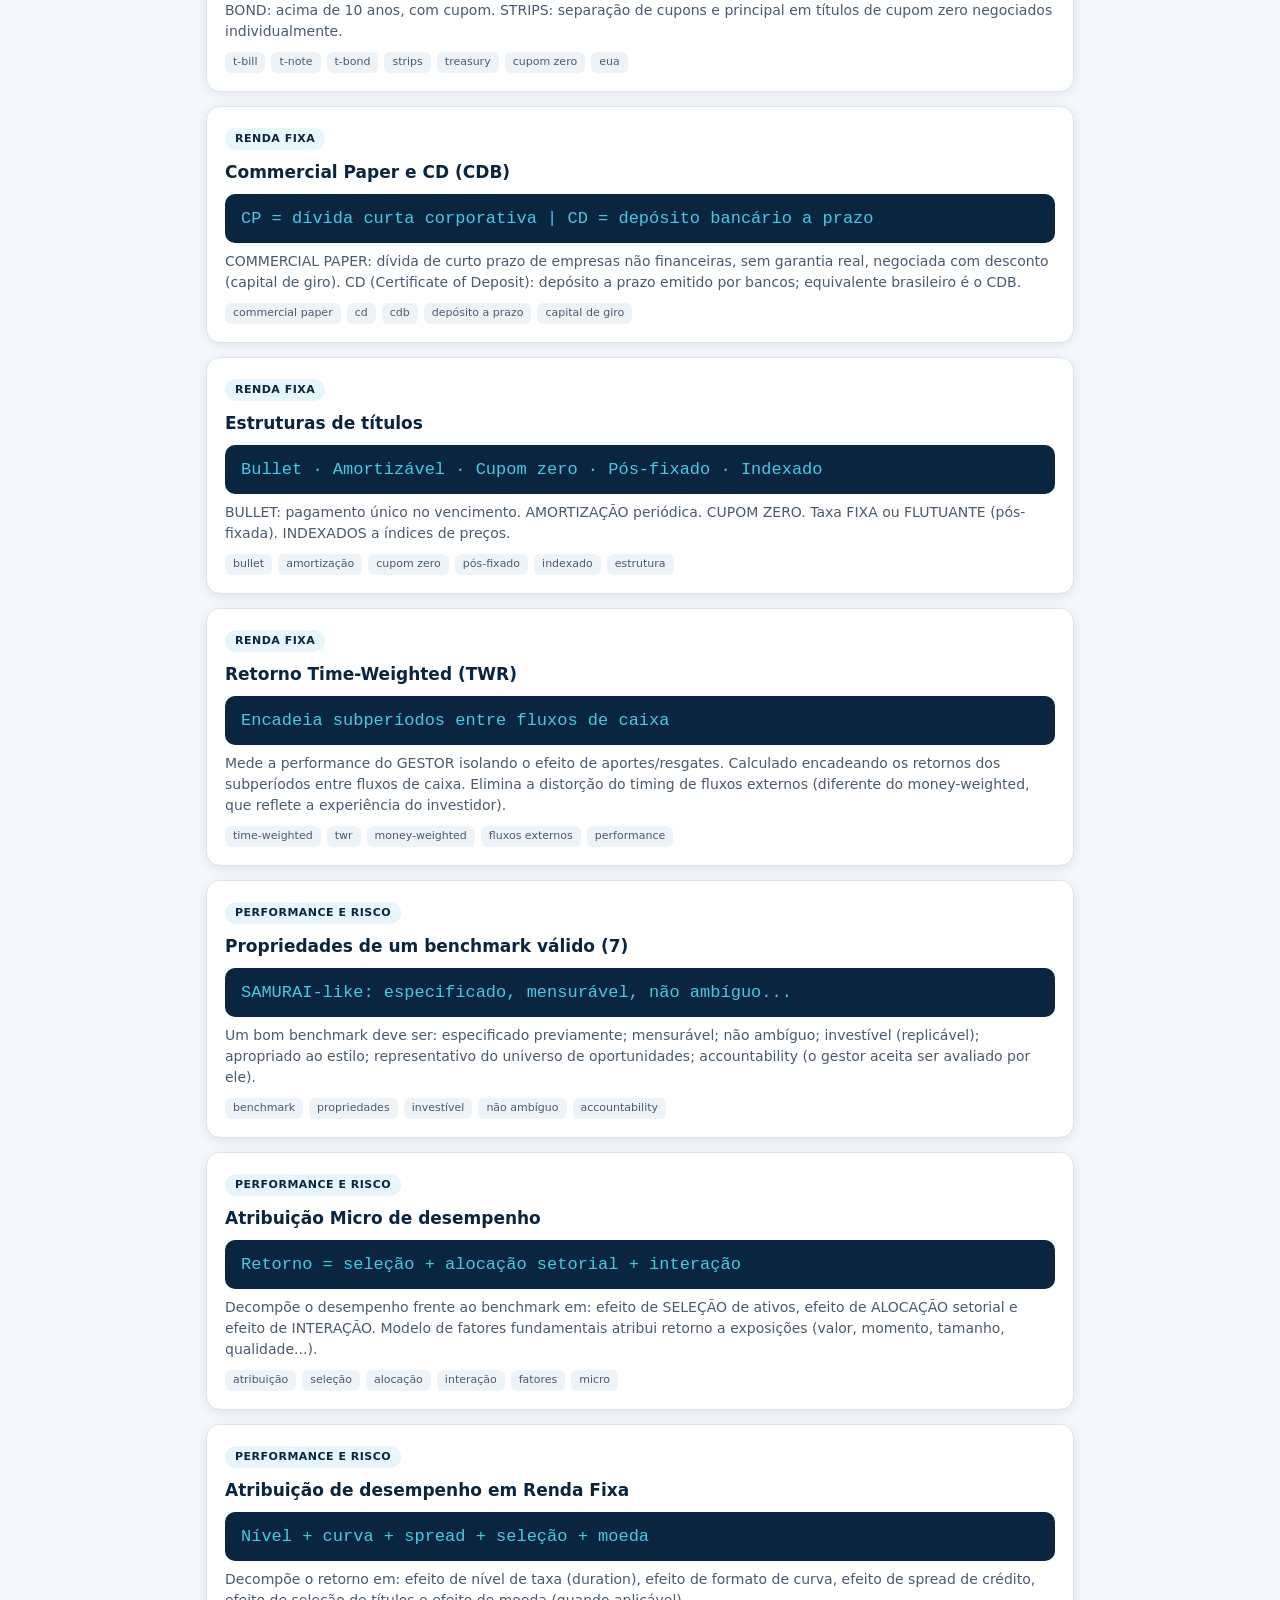
==== commit 1b9961d8: "Estudos CGA: espelho da prova, blocos oficiais e conteudo de Exterior/Tributacao Fase 1 dos mecanism" ====
--- a/estudos_cga/index.html
+++ b/estudos_cga/index.html
@@ -57,6 +57,7 @@
   <script src="dados/questoes_originais20.js"></script>
   <script src="dados/questoes_originais21.js"></script>
   <script src="dados/questoes_originais22.js"></script>
+  <script src="dados/questoes_originais23.js"></script>
   <script src="app.js"></script>
 </body>
 </html>
